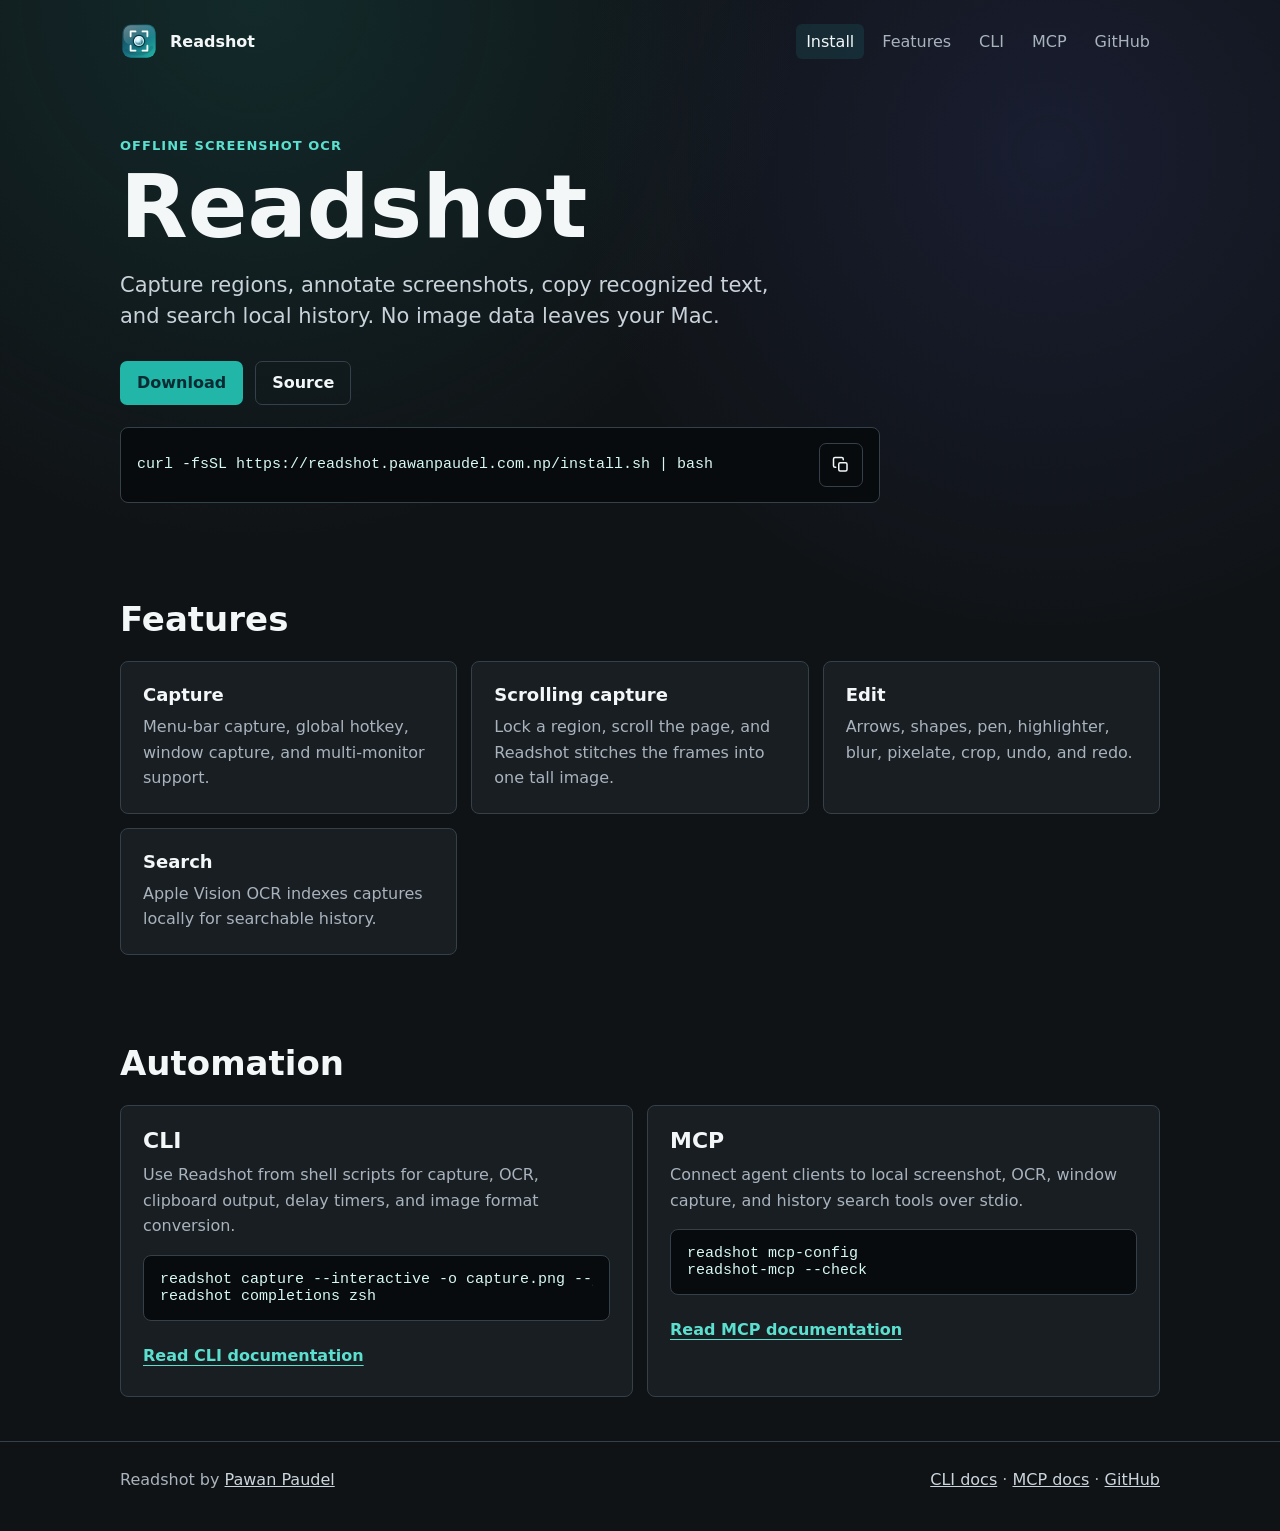
==== site/index.html @ 3f861383 "site+readme: surface scrolling capture as a top-level feature" ====
<!doctype html>
<html lang="en">
  <head>
    <meta charset="utf-8" />
    <meta name="viewport" content="width=device-width, initial-scale=1" />
    <title>Readshot</title>
    <meta
      name="description"
      content="Readshot is a free offline screenshot, scrolling-capture, and OCR app for macOS."
    />
    <meta property="og:title" content="Readshot" />
    <meta
      property="og:description"
      content="Offline screenshot capture with scrolling capture, annotation, OCR, history, CLI, and MCP for macOS."
    />
    <meta property="og:type" content="website" />
    <meta property="og:url" content="https://readshot.pawanpaudel.com.np/" />
    <meta name="theme-color" content="#123b48" />
    <link rel="icon" href="favicon.svg" type="image/svg+xml" />
    <link rel="stylesheet" href="styles.css" />
  </head>
  <body>
    <a class="skip-link" href="#main">Skip to Content</a>
    <header class="shell">
      <nav class="nav" aria-label="Main navigation">
        <a class="brand" href="index.html">
          <span class="brand-mark" aria-hidden="true">
            <img src="favicon.svg" width="38" height="38" alt="" decoding="async" />
          </span>
          <span>Readshot</span>
        </a>
        <div class="nav-links">
          <a href="#install" aria-current="page">Install</a>
          <a href="#features">Features</a>
          <a href="cli.html">CLI</a>
          <a href="mcp.html">MCP</a>
          <a href="https://github.com/pawanpaudel93/readshot">GitHub</a>
        </div>
      </nav>
    </header>

    <main id="main">
      <section class="shell hero" id="install">
        <div class="hero-inner">
          <p class="eyebrow">Offline Screenshot OCR</p>
          <h1>Readshot</h1>
          <p class="hero-copy">
            Capture regions, annotate screenshots, copy recognized text, and search local history.
            No image data leaves your Mac.
          </p>
          <div class="actions">
            <a class="button primary" href="https://github.com/pawanpaudel93/readshot/releases"
              >Download</a
            >
            <a class="button secondary" href="https://github.com/pawanpaudel93/readshot"
              >Source</a
            >
          </div>
          <div class="install">
            <div class="command">
              <code class="desktop-command" translate="no"
                >curl -fsSL https://readshot.pawanpaudel.com.np/install.sh | bash</code
              >
              <code class="mobile-command" translate="no"
                >curl -fsSL<br />https://readshot.pawanpaudel.com.np/<br />install.sh | bash</code
              >
              <button
                class="copy-button"
                type="button"
                title="Copy install command"
                aria-label="Copy install command"
                data-copy-title="Copy install command"
                data-copy-label="Install command copied."
                data-copy="curl -fsSL https://readshot.pawanpaudel.com.np/install.sh | bash"
              >
                <svg class="copy-icon" viewBox="0 0 24 24" aria-hidden="true">
                  <rect
                    x="9"
                    y="9"
                    width="11"
                    height="11"
                    rx="2"
                    fill="none"
                    stroke="currentColor"
                    stroke-width="2"
                  />
                  <path
                    d="M5 15H4a2 2 0 0 1-2-2V4a2 2 0 0 1 2-2h9a2 2 0 0 1 2 2v1"
                    fill="none"
                    stroke="currentColor"
                    stroke-linecap="round"
                    stroke-width="2"
                  />
                </svg>
                <svg class="check-icon" viewBox="0 0 24 24" aria-hidden="true">
                  <path
                    d="M20 6 9 17l-5-5"
                    fill="none"
                    stroke="currentColor"
                    stroke-linecap="round"
                    stroke-linejoin="round"
                    stroke-width="2.4"
                  />
                </svg>
              </button>
            </div>
            <span class="copy-status" aria-live="polite"></span>
          </div>
        </div>
      </section>

      <section class="shell section" id="features">
        <h2>Features</h2>
        <div class="grid">
          <div class="card">
            <strong>Capture</strong>
            <p>Menu-bar capture, global hotkey, window capture, and multi-monitor support.</p>
          </div>
          <div class="card">
            <strong>Scrolling capture</strong>
            <p>Lock a region, scroll the page, and Readshot stitches the frames into one tall image.</p>
          </div>
          <div class="card">
            <strong>Edit</strong>
            <p>Arrows, shapes, pen, highlighter, blur, pixelate, crop, undo, and redo.</p>
          </div>
          <div class="card">
            <strong>Search</strong>
            <p>Apple Vision OCR indexes captures locally for searchable history.</p>
          </div>
        </div>
      </section>

      <section class="shell section" aria-labelledby="automation-title">
        <h2 id="automation-title">Automation</h2>
        <div class="grid two">
          <div class="card">
            <h3>CLI</h3>
            <p>
              Use Readshot from shell scripts for capture, OCR, clipboard output,
              delay timers, and image format conversion.
            </p>
            <div class="terminal">
              <code translate="no">readshot capture --interactive -o capture.png --json<br />readshot completions zsh</code>
            </div>
            <p class="card-action"><a href="cli.html">Read CLI documentation</a></p>
          </div>
          <div class="card">
            <h3>MCP</h3>
            <p>
              Connect agent clients to local screenshot, OCR, window capture, and
              history search tools over stdio.
            </p>
            <div class="terminal">
              <code translate="no">readshot mcp-config<br />readshot-mcp --check</code>
            </div>
            <p class="card-action"><a href="mcp.html">Read MCP documentation</a></p>
          </div>
        </div>
      </section>
    </main>

    <footer>
      <div class="shell">
        <span>Readshot by <a href="https://github.com/pawanpaudel93">Pawan Paudel</a></span>
        <span>
          <a href="cli.html">CLI docs</a>
          ·
          <a href="mcp.html">MCP docs</a>
          ·
          <a href="https://github.com/pawanpaudel93/readshot">GitHub</a>
        </span>
      </div>
    </footer>
    <script src="script.js"></script>
  </body>
</html>
---- site/styles.css ----
:root {
  color-scheme: dark;
  --bg: #101316;
  --panel: #191e23;
  --panel-soft: #151a1f;
  --line: #34404a;
  --text: #f3f7f8;
  --muted: #a9b3bd;
  --teal: #21b6a8;
  /* Brighter teal reserved for text-on-dark uses (eyebrow, inline
     links) where the button-fill teal falls below 4.5:1. */
  --teal-text: #5be0d0;
  --blue: #5c6af2;
  font-family:
    Inter, ui-sans-serif, system-ui, -apple-system, BlinkMacSystemFont,
    "Segoe UI", sans-serif;
}

* {
  box-sizing: border-box;
}

html {
  background: var(--bg);
  scroll-behavior: smooth;
}

body {
  margin: 0;
  background:
    radial-gradient(circle at 20% 0%, rgba(33, 182, 168, 0.14), transparent 34rem),
    radial-gradient(circle at 82% 10%, rgba(92, 106, 242, 0.12), transparent 30rem),
    var(--bg);
  color: var(--text);
  overflow-x: hidden;
  -webkit-tap-highlight-color: rgba(33, 182, 168, 0.24);
}

a {
  color: inherit;
}

a,
.button,
.copy-button {
  touch-action: manipulation;
}

a:focus-visible,
.button:focus-visible,
.copy-button:focus-visible {
  border-radius: 7px;
  outline: 2px solid var(--teal);
  outline-offset: 3px;
}

.skip-link {
  background: var(--teal);
  border-radius: 7px;
  color: #062b32;
  font-weight: 700;
  left: 16px;
  padding: 10px 14px;
  position: absolute;
  text-decoration: none;
  top: 14px;
  transform: translateY(-160%);
  transition: transform 160ms ease;
  z-index: 10;
}

.skip-link:focus-visible {
  transform: translateY(0);
}

.shell {
  margin: 0 auto;
  width: min(1040px, calc(100% - 32px));
}

.nav {
  align-items: center;
  display: flex;
  gap: 20px;
  justify-content: space-between;
  padding: 22px 0;
}

.brand {
  align-items: center;
  display: inline-flex;
  font-weight: 700;
  gap: 12px;
  text-decoration: none;
}

.brand-mark {
  display: grid;
  height: 38px;
  place-items: center;
  width: 38px;
}

.brand-mark img {
  display: block;
  height: 38px;
  width: 38px;
}

.nav-links {
  align-items: center;
  display: flex;
  gap: 8px;
}

.nav-links a {
  border-radius: 6px;
  color: var(--muted);
  padding: 8px 10px;
  text-decoration: none;
}

.nav-links a:hover {
  background: rgba(255, 255, 255, 0.06);
  color: var(--text);
}

.nav-links a[aria-current="page"] {
  background: rgba(33, 182, 168, 0.12);
  color: var(--text);
}

#install,
#features,
.doc-section {
  /* Anchor jumps land below the nav with breathing room. */
  scroll-margin-top: 80px;
}

.hero {
  padding: 56px 0 52px;
}

.hero.compact {
  padding-bottom: 28px;
}

.hero-inner {
  max-width: 760px;
}

.eyebrow {
  color: var(--teal-text);
  font-size: 13px;
  font-weight: 800;
  letter-spacing: 0.08em;
  margin: 0 0 14px;
  text-transform: uppercase;
}

h1 {
  font-size: clamp(52px, 9vw, 88px);
  letter-spacing: 0;
  line-height: 0.92;
  margin: 0 0 22px;
  text-wrap: balance;
}

.hero-copy {
  color: #c9d2da;
  font-size: 21px;
  line-height: 1.5;
  margin: 0 0 28px;
  max-width: 680px;
}

.actions {
  align-items: center;
  display: flex;
  flex-wrap: wrap;
  gap: 12px;
}

.button {
  align-items: center;
  border: 1px solid transparent;
  border-radius: 7px;
  display: inline-flex;
  font-weight: 700;
  min-height: 44px;
  padding: 0 16px;
  text-decoration: none;
  transition:
    filter 180ms ease,
    transform 120ms ease,
    box-shadow 180ms ease;
}

.button.primary {
  background: var(--teal);
  color: #062b32;
}

.button.secondary {
  border-color: var(--line);
  color: var(--text);
}

.button:hover {
  filter: brightness(1.06);
}

.button:active {
  transform: translateY(1px);
}

.button.primary:focus-visible {
  /* The shared focus outline is teal-on-teal against this fill, so
     swap the outline to high-contrast white and add an inner ring
     for double-indicator visibility. */
  outline-color: var(--text);
  box-shadow: inset 0 0 0 2px #062b32;
}

.install {
  margin-top: 22px;
  max-width: 760px;
}

.command,
.terminal {
  background: #080b0d;
  border: 1px solid var(--line);
  border-radius: 8px;
  padding: 15px 16px;
  scrollbar-width: thin;
}

.command {
  align-items: center;
  display: grid;
  gap: 12px;
  grid-template-columns: minmax(0, 1fr) auto;
}

.terminal {
  margin-top: 16px;
  overflow-x: auto;
}

code {
  color: #d7f8f4;
  font-family:
    "SFMono-Regular", "SF Mono", Consolas, "Liberation Mono", monospace;
  font-size: 15px;
  font-variant-numeric: tabular-nums;
}

.command code,
.terminal code {
  display: block;
  overflow-x: auto;
  scrollbar-width: thin;
  white-space: nowrap;
}

.command .mobile-command {
  display: none;
}

.copy-button {
  align-items: center;
  background: transparent;
  border: 1px solid var(--line);
  border-radius: 7px;
  color: var(--text);
  cursor: pointer;
  display: inline-flex;
  height: 44px;
  justify-content: center;
  padding: 0;
  transition:
    background 180ms ease,
    border-color 180ms ease,
    color 180ms ease;
  width: 44px;
}

.copy-button:hover {
  background: rgba(255, 255, 255, 0.06);
}

.copy-button svg {
  height: 18px;
  width: 18px;
}

.copy-button .check-icon {
  display: none;
}

.copy-button.is-copied {
  border-color: rgba(33, 182, 168, 0.75);
  color: var(--teal);
}

.copy-button.is-copied .copy-icon {
  display: none;
}

.copy-button.is-copied .check-icon {
  display: block;
}

.copy-status {
  /* Standard sr-only pattern — keeps the live region announcable
     without leaving a 1×1 element that can break sticky layouts. */
  border: 0;
  clip: rect(0 0 0 0);
  clip-path: inset(50%);
  height: 1px;
  margin: -1px;
  overflow: hidden;
  padding: 0;
  position: absolute;
  white-space: nowrap;
  width: 1px;
}

.section {
  padding: 44px 0;
}

.section h2,
.doc-section h2 {
  font-size: 34px;
  letter-spacing: 0;
  margin: 0 0 22px;
  text-wrap: balance;
}

.grid {
  display: grid;
  gap: 14px;
  grid-template-columns: repeat(3, minmax(0, 1fr));
}

.grid.two {
  grid-template-columns: repeat(2, minmax(0, 1fr));
}

.card {
  background: var(--panel);
  border: 1px solid var(--line);
  border-radius: 8px;
  min-width: 0;
  padding: 22px;
}

.card strong,
.card h3 {
  display: block;
  font-size: 18px;
  margin: 0 0 9px;
}

.card h3 {
  font-size: 22px;
}

.card p,
.doc-section p {
  color: var(--muted);
  line-height: 1.6;
}

.doc-section p {
  /* Cap measure for readability on wide viewports. */
  max-width: 70ch;
}

.card p {
  margin: 0;
}

.card-action {
  margin-top: 16px !important;
}

.card-action a,
.inline-link {
  color: var(--teal-text);
  font-weight: 700;
}

.card-action a {
  border-radius: 6px;
  display: inline-flex;
  padding: 6px 0;
  text-decoration-thickness: 1px;
  text-underline-offset: 4px;
}

.compact-list {
  color: var(--muted);
  line-height: 1.55;
  margin: 14px 0 0;
  padding-left: 18px;
}

.doc-layout {
  display: grid;
  gap: 34px;
  grid-template-columns: minmax(0, 1fr) 230px;
  padding-bottom: 56px;
}

.doc-main {
  min-width: 0;
}

.doc-nav {
  align-self: start;
  background: rgba(25, 30, 35, 0.72);
  border: 1px solid var(--line);
  border-radius: 8px;
  padding: 16px;
  position: sticky;
  top: 18px;
}

.doc-nav strong {
  display: block;
  margin-bottom: 8px;
}

.doc-nav a {
  border-radius: 6px;
  color: var(--muted);
  display: block;
  padding: 7px 8px;
  text-decoration: none;
}

.doc-nav a:hover {
  background: rgba(255, 255, 255, 0.06);
  color: var(--text);
}

.doc-section {
  margin-bottom: 44px;
}

.doc-section h2 {
  margin-bottom: 12px;
}

.doc-section h3 {
  font-size: 22px;
  margin: 24px 0 10px;
}

.doc-section + .doc-section {
  border-top: 1px solid rgba(52, 64, 74, 0.45);
  padding-top: 38px;
}

.code-panel {
  background: #080b0d;
  border: 1px solid var(--line);
  border-radius: 8px;
  margin: 16px 0;
  max-width: 100%;
  overflow: hidden;
}

.code-panel-header {
  align-items: center;
  border-bottom: 1px solid rgba(52, 64, 74, 0.82);
  color: var(--muted);
  display: flex;
  font-size: 13px;
  justify-content: space-between;
  min-height: 42px;
  padding: 0 10px 0 15px;
}

.code-panel pre {
  margin: 0;
  max-width: 100%;
  overflow-x: auto;
  padding: 15px 16px;
  scrollbar-width: thin;
}

.code-panel code {
  white-space: pre;
}

.data-table {
  border-collapse: collapse;
  color: var(--muted);
  margin: 16px 0;
  width: 100%;
}

.data-table th,
.data-table td {
  border: 1px solid var(--line);
  padding: 10px 12px;
  text-align: left;
  vertical-align: top;
}

.data-table tbody tr:nth-child(even) {
  background: rgba(255, 255, 255, 0.04);
}

.data-table th {
  background: var(--panel-soft);
  color: var(--text);
}

.data-table code {
  white-space: nowrap;
}

footer {
  border-top: 1px solid var(--line);
  color: var(--muted);
  padding: 28px 0 42px;
}

footer .shell {
  display: flex;
  flex-wrap: wrap;
  gap: 12px;
  justify-content: space-between;
}

footer a {
  color: #cbd5dd;
}

@media (max-width: 860px) {
  .doc-layout {
    grid-template-columns: 1fr;
  }

  .doc-nav {
    position: static;
  }
}

@media (max-width: 760px) {
  .nav {
    align-items: flex-start;
    flex-direction: column;
  }

  .nav-links {
    flex-wrap: wrap;
    row-gap: 4px;
  }

  .nav-links a {
    /* Bump mobile hit area to WCAG 2.5.5 minimum. */
    min-height: 44px;
    padding: 11px 12px;
    display: inline-flex;
    align-items: center;
  }

  .hero {
    padding: 36px 0 42px;
  }

  .hero.compact {
    padding-bottom: 18px;
  }

  .grid,
  .grid.two {
    grid-template-columns: 1fr;
  }

  footer .shell {
    flex-direction: column;
  }

  .code-panel code,
  .terminal code {
    overflow-wrap: anywhere;
    white-space: pre-wrap;
  }

  .data-table {
    display: block;
    max-width: 100%;
    overflow-x: auto;
    scrollbar-width: thin;
    table-layout: fixed;
    width: 100%;
  }

  .data-table th,
  .data-table td {
    overflow-wrap: anywhere;
  }

  .data-table code {
    overflow-wrap: anywhere;
    white-space: normal;
  }
}

@media (max-width: 480px) {
  .shell {
    width: min(100% - 20px, 1040px);
  }

  /* h1 size handled by the clamp at the top-level rule — no need
     to override at this breakpoint. */

  .section h2,
  .doc-section h2 {
    font-size: 30px;
  }

  .hero-copy {
    font-size: 18px;
  }

  .doc-section {
    margin-bottom: 36px;
  }

  .doc-section + .doc-section {
    padding-top: 30px;
  }

  .command .desktop-command {
    display: none;
  }

  .command .mobile-command {
    display: block;
    grid-column: 1 / -1;
    white-space: normal;
  }

  .command .copy-button {
    grid-column: 1 / -1;
    justify-self: end;
  }

}

@media (prefers-reduced-motion: reduce) {
  html {
    scroll-behavior: auto;
  }

  *,
  *::before,
  *::after {
    animation-duration: 0.001ms !important;
    animation-iteration-count: 1 !important;
    transition-duration: 0.001ms !important;
  }

  .button:active {
    transform: none;
  }
}
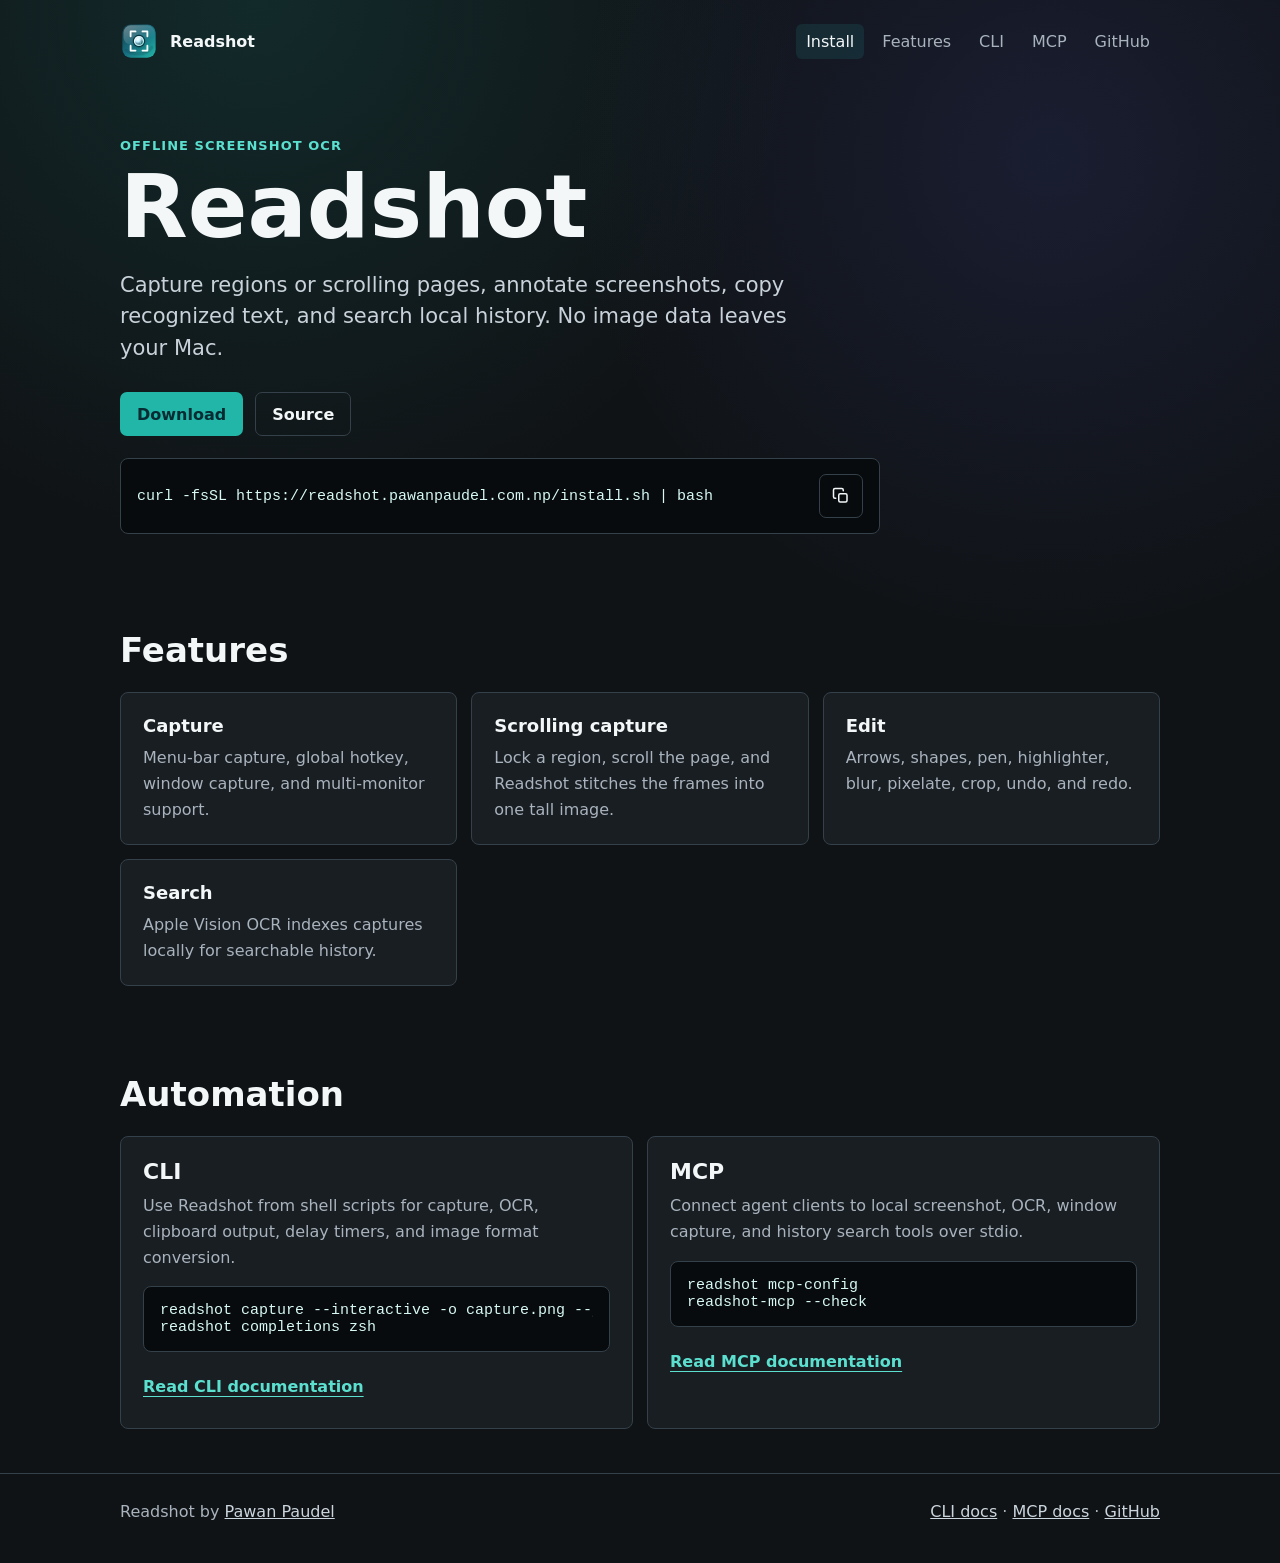
==== commit 9e380810: "docs: refresh 0.7.1 release copy" ====
--- a/site/index.html
+++ b/site/index.html
@@ -45,8 +45,8 @@
           <p class="eyebrow">Offline Screenshot OCR</p>
           <h1>Readshot</h1>
           <p class="hero-copy">
-            Capture regions, annotate screenshots, copy recognized text, and search local history.
-            No image data leaves your Mac.
+            Capture regions or scrolling pages, annotate screenshots, copy recognized text,
+            and search local history. No image data leaves your Mac.
           </p>
           <div class="actions">
             <a class="button primary" href="https://github.com/pawanpaudel93/readshot/releases"
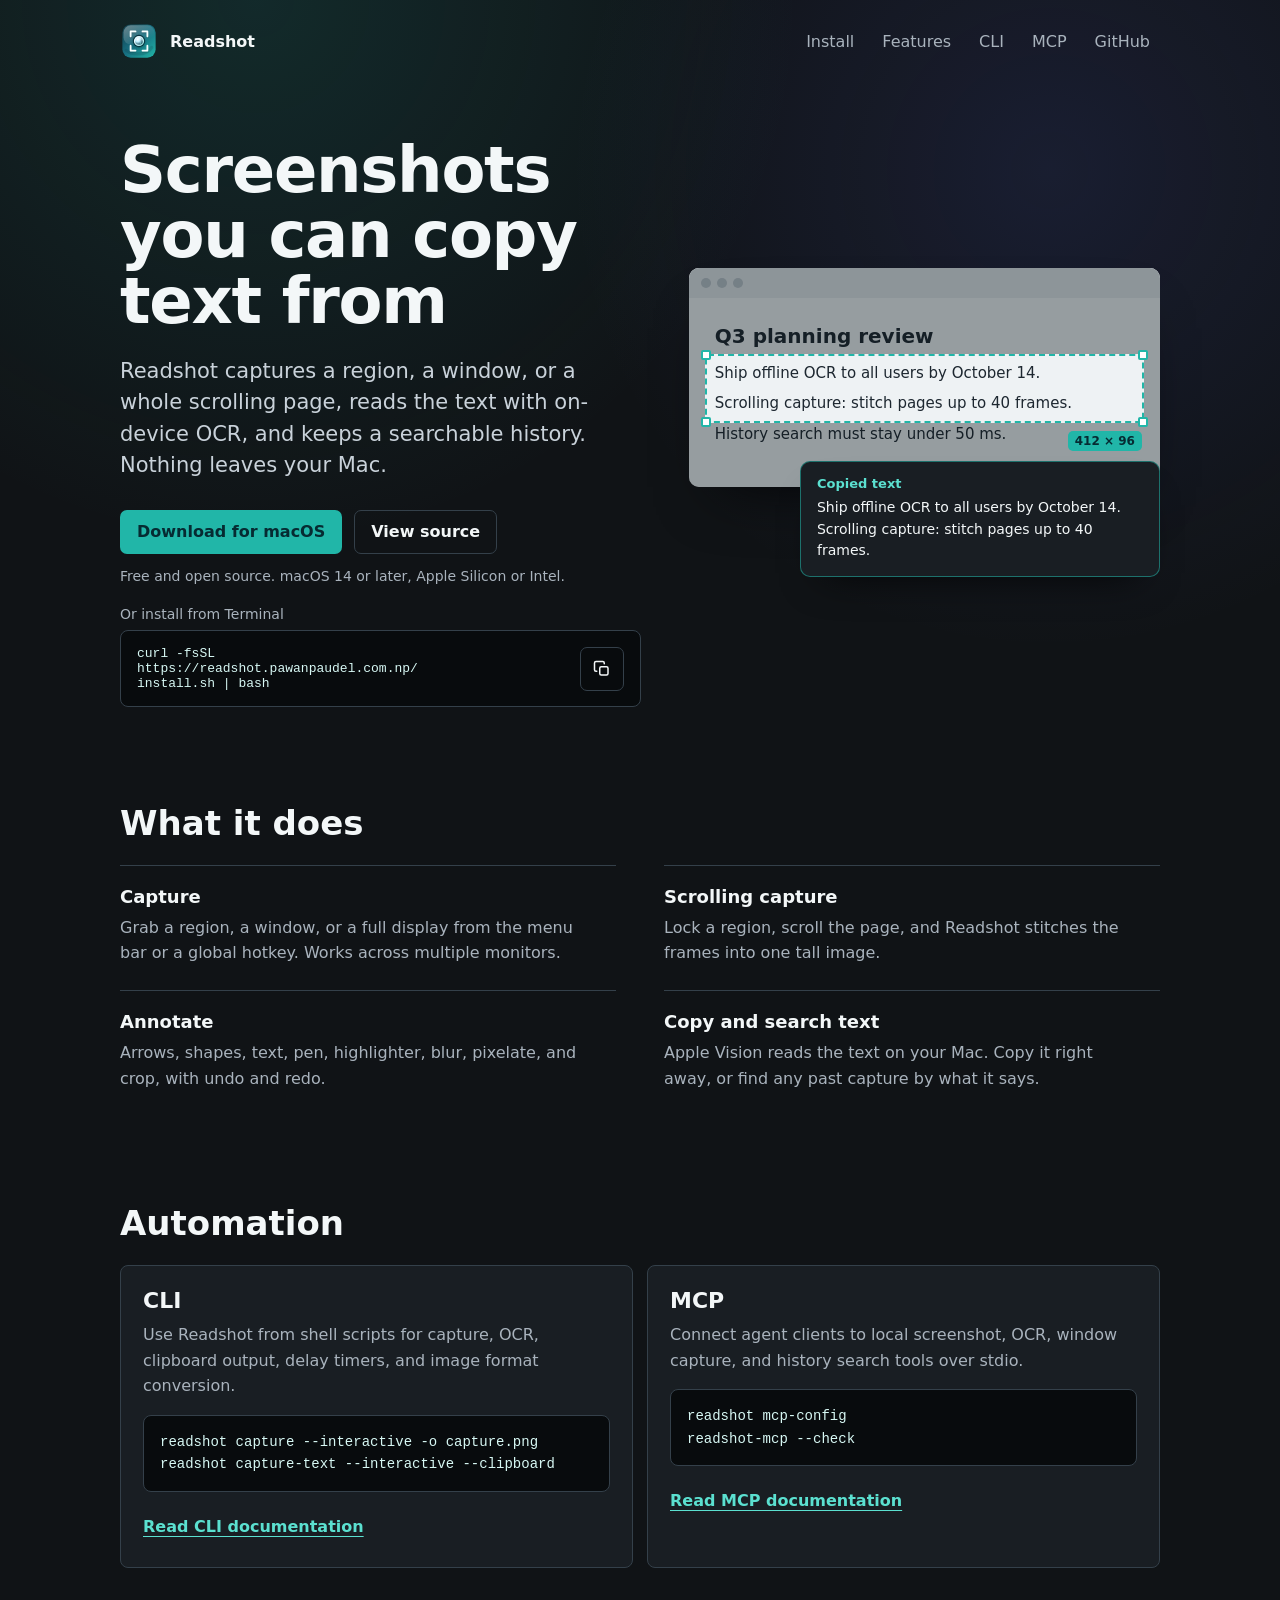
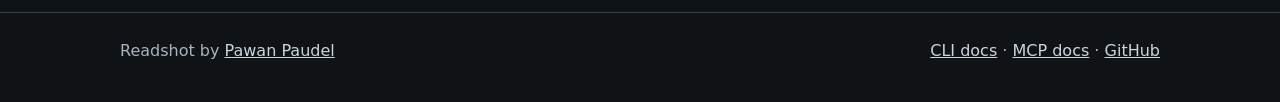
==== commit 4d55856b: "feat(site): redesign home hero and fix docs layout and content Home: lead with what Readshot does (a" ====
--- a/site/index.html
+++ b/site/index.html
@@ -3,7 +3,7 @@
   <head>
     <meta charset="utf-8" />
     <meta name="viewport" content="width=device-width, initial-scale=1" />
-    <title>Readshot</title>
+    <title>Readshot: screenshots and OCR for macOS</title>
     <meta
       name="description"
       content="Readshot is a free offline screenshot, scrolling-capture, and OCR app for macOS."
@@ -20,7 +20,7 @@
     <link rel="stylesheet" href="styles.css" />
   </head>
   <body>
-    <a class="skip-link" href="#main">Skip to Content</a>
+    <a class="skip-link" href="#main">Skip to content</a>
     <header class="shell">
       <nav class="nav" aria-label="Main navigation">
         <a class="brand" href="index.html">
@@ -30,7 +30,7 @@
           <span>Readshot</span>
         </a>
         <div class="nav-links">
-          <a href="#install" aria-current="page">Install</a>
+          <a href="#install">Install</a>
           <a href="#features">Features</a>
           <a href="cli.html">CLI</a>
           <a href="mcp.html">MCP</a>
@@ -40,24 +40,25 @@
     </header>
 
     <main id="main">
-      <section class="shell hero" id="install">
+      <section class="shell hero hero-split" id="install">
         <div class="hero-inner">
-          <p class="eyebrow">Offline Screenshot OCR</p>
-          <h1>Readshot</h1>
+          <h1>Screenshots you can copy text from</h1>
           <p class="hero-copy">
-            Capture regions or scrolling pages, annotate screenshots, copy recognized text,
-            and search local history. No image data leaves your Mac.
+            Readshot captures a region, a window, or a whole scrolling page, reads the
+            text with on-device OCR, and keeps a searchable history. Nothing leaves your Mac.
           </p>
           <div class="actions">
-            <a class="button primary" href="https://github.com/pawanpaudel93/readshot/releases"
-              >Download</a
+            <a class="button primary" href="https://github.com/pawanpaudel93/readshot/releases/latest"
+              >Download for macOS</a
             >
             <a class="button secondary" href="https://github.com/pawanpaudel93/readshot"
-              >Source</a
+              >View source</a
             >
           </div>
+          <p class="requirements">Free and open source. macOS 14 or later, Apple Silicon or Intel.</p>
           <div class="install">
-            <div class="command">
+            <p class="install-label" id="install-label">Or install from Terminal</p>
+            <div class="command" role="group" aria-labelledby="install-label">
               <code class="desktop-command" translate="no"
                 >curl -fsSL https://readshot.pawanpaudel.com.np/install.sh | bash</code
               >
@@ -74,61 +75,65 @@
                 data-copy="curl -fsSL https://readshot.pawanpaudel.com.np/install.sh | bash"
               >
                 <svg class="copy-icon" viewBox="0 0 24 24" aria-hidden="true">
-                  <rect
-                    x="9"
-                    y="9"
-                    width="11"
-                    height="11"
-                    rx="2"
-                    fill="none"
-                    stroke="currentColor"
-                    stroke-width="2"
-                  />
-                  <path
-                    d="M5 15H4a2 2 0 0 1-2-2V4a2 2 0 0 1 2-2h9a2 2 0 0 1 2 2v1"
-                    fill="none"
-                    stroke="currentColor"
-                    stroke-linecap="round"
-                    stroke-width="2"
-                  />
+                  <rect x="9" y="9" width="11" height="11" rx="2" fill="none" stroke="currentColor" stroke-width="2" />
+                  <path d="M5 15H4a2 2 0 0 1-2-2V4a2 2 0 0 1 2-2h9a2 2 0 0 1 2 2v1" fill="none" stroke="currentColor" stroke-linecap="round" stroke-width="2" />
                 </svg>
                 <svg class="check-icon" viewBox="0 0 24 24" aria-hidden="true">
-                  <path
-                    d="M20 6 9 17l-5-5"
-                    fill="none"
-                    stroke="currentColor"
-                    stroke-linecap="round"
-                    stroke-linejoin="round"
-                    stroke-width="2.4"
-                  />
+                  <path d="M20 6 9 17l-5-5" fill="none" stroke="currentColor" stroke-linecap="round" stroke-linejoin="round" stroke-width="2.4" />
                 </svg>
               </button>
             </div>
             <span class="copy-status" aria-live="polite"></span>
           </div>
         </div>
+
+        <figure class="demo">
+          <div class="demo-screen" aria-hidden="true">
+            <div class="demo-bar"><span></span><span></span><span></span></div>
+            <div class="demo-slide">
+              <p class="demo-slide-title">Q3 planning review</p>
+              <div class="demo-selected">
+                <p class="demo-line">Ship offline OCR to all users by October 14.</p>
+                <p class="demo-line">Scrolling capture: stitch pages up to 40 frames.</p>
+                <div class="demo-marquee">
+                  <span class="demo-handle tl"></span><span class="demo-handle tr"></span>
+                  <span class="demo-handle bl"></span><span class="demo-handle br"></span>
+                  <span class="demo-size">412 × 96</span>
+                </div>
+              </div>
+              <p class="demo-line">History search must stay under 50 ms.</p>
+            </div>
+          </div>
+          <div class="demo-result">
+            <p class="demo-result-label">Copied text</p>
+            <p class="demo-result-text" translate="no">Ship offline OCR to all users by October 14.<br />Scrolling capture: stitch pages up to 40 frames.</p>
+          </div>
+          <figcaption class="sr-only">
+            Illustration: a region of a slide is selected and its text is recognized and copied.
+          </figcaption>
+        </figure>
       </section>
 
-      <section class="shell section" id="features">
-        <h2>Features</h2>
-        <div class="grid">
-          <div class="card">
-            <strong>Capture</strong>
-            <p>Menu-bar capture, global hotkey, window capture, and multi-monitor support.</p>
+      <section class="shell section" id="features" aria-labelledby="features-title">
+        <h2 id="features-title">What it does</h2>
+        <dl class="feature-list">
+          <div>
+            <dt>Capture</dt>
+            <dd>Grab a region, a window, or a full display from the menu bar or a global hotkey. Works across multiple monitors.</dd>
           </div>
-          <div class="card">
-            <strong>Scrolling capture</strong>
-            <p>Lock a region, scroll the page, and Readshot stitches the frames into one tall image.</p>
+          <div>
+            <dt>Scrolling capture</dt>
+            <dd>Lock a region, scroll the page, and Readshot stitches the frames into one tall image.</dd>
           </div>
-          <div class="card">
-            <strong>Edit</strong>
-            <p>Arrows, shapes, pen, highlighter, blur, pixelate, crop, undo, and redo.</p>
+          <div>
+            <dt>Annotate</dt>
+            <dd>Arrows, shapes, text, pen, highlighter, blur, pixelate, and crop, with undo and redo.</dd>
           </div>
-          <div class="card">
-            <strong>Search</strong>
-            <p>Apple Vision OCR indexes captures locally for searchable history.</p>
+          <div>
+            <dt>Copy and search text</dt>
+            <dd>Apple Vision reads the text on your Mac. Copy it right away, or find any past capture by what it says.</dd>
           </div>
-        </div>
+        </dl>
       </section>
 
       <section class="shell section" aria-labelledby="automation-title">
@@ -140,9 +145,8 @@
               Use Readshot from shell scripts for capture, OCR, clipboard output,
               delay timers, and image format conversion.
             </p>
-            <div class="terminal">
-              <code translate="no">readshot capture --interactive -o capture.png --json<br />readshot completions zsh</code>
-            </div>
+            <pre class="terminal"><code translate="no">readshot capture --interactive -o capture.png
+readshot capture-text --interactive --clipboard</code></pre>
             <p class="card-action"><a href="cli.html">Read CLI documentation</a></p>
           </div>
           <div class="card">
@@ -151,9 +155,8 @@
               Connect agent clients to local screenshot, OCR, window capture, and
               history search tools over stdio.
             </p>
-            <div class="terminal">
-              <code translate="no">readshot mcp-config<br />readshot-mcp --check</code>
-            </div>
+            <pre class="terminal"><code translate="no">readshot mcp-config
+readshot-mcp --check</code></pre>
             <p class="card-action"><a href="mcp.html">Read MCP documentation</a></p>
           </div>
         </div>
--- a/site/styles.css
+++ b/site/styles.css
@@ -160,10 +160,16 @@
 
 h1 {
   font-size: clamp(52px, 9vw, 88px);
-  letter-spacing: 0;
-  line-height: 0.92;
+  letter-spacing: -0.01em;
+  line-height: 0.95;
   margin: 0 0 22px;
   text-wrap: balance;
+}
+
+.hero-split h1 {
+  font-size: clamp(40px, 5.4vw, 64px);
+  letter-spacing: -0.02em;
+  line-height: 1.02;
 }
 
 .hero-copy {
@@ -223,9 +229,11 @@
 }
 
 .install {
+  container-type: inline-size;
   margin-top: 22px;
   max-width: 760px;
 }
+
 
 .command,
 .terminal {
@@ -244,8 +252,15 @@
 }
 
 .terminal {
-  margin-top: 16px;
+  margin: 16px 0 0;
   overflow-x: auto;
+}
+
+pre.terminal code {
+  display: block;
+  font-size: 14px;
+  line-height: 1.6;
+  white-space: pre;
 }
 
 code {
@@ -416,11 +431,15 @@
 }
 
 .doc-main {
+  grid-column: 1;
+  grid-row: 1;
   min-width: 0;
 }
 
 .doc-nav {
   align-self: start;
+  grid-column: 2;
+  grid-row: 1;
   background: rgba(25, 30, 35, 0.72);
   border: 1px solid var(--line);
   border-radius: 8px;
@@ -542,13 +561,254 @@
   color: #cbd5dd;
 }
 
+
+/* ---- Home hero: copy on the left, the capture demo on the right ---- */
+
+.hero-split {
+  align-items: center;
+  display: grid;
+  gap: 48px;
+  grid-template-columns: minmax(0, 1.05fr) minmax(0, 0.95fr);
+}
+
+.requirements {
+  color: var(--muted);
+  font-size: 14px;
+  margin: 14px 0 0;
+}
+
+.install-label {
+  color: var(--muted);
+  font-size: 14px;
+  margin: 0 0 8px;
+}
+
+.sr-only {
+  border: 0;
+  clip: rect(0 0 0 0);
+  clip-path: inset(50%);
+  height: 1px;
+  margin: -1px;
+  overflow: hidden;
+  padding: 0;
+  position: absolute;
+  white-space: nowrap;
+  width: 1px;
+}
+
+.demo {
+  margin: 0;
+  position: relative;
+}
+
+.demo-screen {
+  background: #eef2f4;
+  border-radius: 10px;
+  box-shadow: 0 30px 60px -30px rgba(0, 0, 0, 0.8);
+  color: #1d2730;
+  overflow: hidden;
+}
+
+.demo-bar {
+  background: #dfe5e9;
+  display: flex;
+  gap: 6px;
+  padding: 10px 12px;
+}
+
+.demo-bar span {
+  background: #b9c3ca;
+  border-radius: 50%;
+  height: 10px;
+  width: 10px;
+}
+
+.demo-slide {
+  padding: 26px 26px 34px;
+  position: relative;
+}
+
+.demo-slide-title {
+  font-size: 20px;
+  font-weight: 800;
+  margin: 0 0 14px;
+}
+
+.demo-line {
+  font-size: 15px;
+  line-height: 1.5;
+  margin: 0 0 8px;
+}
+
+/* The selection mirrors Readshot's overlay: dashed teal outline,
+   corner handles, and a size readout. It frames lines 1–2. */
+.demo-selected {
+  margin: 0 0 8px;
+  position: relative;
+}
+
+.demo-selected .demo-line:last-of-type {
+  margin-bottom: 0;
+}
+
+/* Sized from the lines it frames, so it stays aligned at any width. */
+.demo-marquee {
+  border: 2px dashed var(--teal);
+  border-radius: 3px;
+  box-shadow: 0 0 0 2000px rgba(8, 20, 26, 0.38);
+  inset: -8px -10px;
+  pointer-events: none;
+  position: absolute;
+  transform-origin: top left;
+}
+
+.demo-handle {
+  background: #fff;
+  border: 2px solid var(--teal);
+  border-radius: 2px;
+  height: 10px;
+  position: absolute;
+  width: 10px;
+}
+
+.demo-handle.tl { left: -6px; top: -6px; }
+.demo-handle.tr { right: -6px; top: -6px; }
+.demo-handle.bl { bottom: -6px; left: -6px; }
+.demo-handle.br { bottom: -6px; right: -6px; }
+
+.demo-size {
+  background: var(--teal);
+  border-radius: 5px;
+  bottom: -30px;
+  color: #062b32;
+  font-size: 12px;
+  font-variant-numeric: tabular-nums;
+  font-weight: 700;
+  padding: 3px 7px;
+  position: absolute;
+  right: 0;
+}
+
+.demo-result {
+  background: var(--panel);
+  border: 1px solid rgba(33, 182, 168, 0.55);
+  border-radius: 10px;
+  box-shadow: 0 20px 40px -24px rgba(0, 0, 0, 0.9);
+  margin: -26px 0 0 auto;
+  padding: 14px 16px;
+  position: relative;
+  width: min(360px, 88%);
+}
+
+.demo-result-label {
+  color: var(--teal-text);
+  font-size: 13px;
+  font-weight: 700;
+  margin: 0 0 6px;
+}
+
+.demo-result-text {
+  color: var(--text);
+  font-size: 14px;
+  line-height: 1.55;
+  margin: 0;
+  user-select: text;
+}
+
+/* One orchestrated moment on load: the selection is drawn, then the
+   recognized text arrives. Disabled for reduced motion below. */
+@media (prefers-reduced-motion: no-preference) {
+  .demo-marquee {
+    animation: demo-draw 700ms cubic-bezier(0.2, 0.7, 0.2, 1) 300ms both;
+  }
+
+  .demo-size {
+    animation: demo-fade 240ms ease 1000ms both;
+  }
+
+  .demo-result {
+    animation: demo-arrive 420ms cubic-bezier(0.2, 0.7, 0.2, 1) 1250ms both;
+  }
+}
+
+@keyframes demo-draw {
+  from { opacity: 0.4; transform: scale(0.08, 0.3); }
+  to { opacity: 1; transform: none; }
+}
+
+@keyframes demo-fade {
+  from { opacity: 0; }
+  to { opacity: 1; }
+}
+
+@keyframes demo-arrive {
+  from { opacity: 0; transform: translateY(10px); }
+  to { opacity: 1; transform: none; }
+}
+
+/* ---- Feature list: a 2×2 definition list, not a card grid ---- */
+
+.feature-list {
+  display: grid;
+  gap: 0 48px;
+  grid-template-columns: repeat(2, minmax(0, 1fr));
+  margin: 0;
+}
+
+.feature-list > div {
+  border-top: 1px solid var(--line);
+  padding: 20px 0 24px;
+}
+
+.feature-list dt {
+  font-size: 18px;
+  font-weight: 700;
+  margin-bottom: 8px;
+}
+
+.feature-list dd {
+  color: var(--muted);
+  line-height: 1.6;
+  margin: 0;
+  max-width: 46ch;
+}
+
 @media (max-width: 860px) {
   .doc-layout {
     grid-template-columns: 1fr;
   }
 
+  .doc-nav,
+  .doc-main {
+    grid-column: 1;
+    grid-row: auto;
+  }
+
+  /* On narrow screens the page index sits above the content as a
+     wrapping row of links rather than a tall list at the bottom. */
   .doc-nav {
     position: static;
+  }
+
+  .doc-nav nav,
+  .doc-nav .doc-nav-links {
+    display: flex;
+    flex-wrap: wrap;
+    gap: 4px;
+  }
+
+  .doc-nav a {
+    background: rgba(255, 255, 255, 0.04);
+    display: inline-flex;
+  }
+
+  .hero-split {
+    gap: 36px;
+    grid-template-columns: 1fr;
+  }
+
+  .demo {
+    max-width: 520px;
   }
 }
 
@@ -588,35 +848,72 @@
     flex-direction: column;
   }
 
-  .code-panel code,
-  .terminal code {
-    overflow-wrap: anywhere;
-    white-space: pre-wrap;
+  /* Every doc table is name → description. On phones each row stacks
+     (name above description) instead of squeezing two columns. */
+  .data-table,
+  .data-table tbody,
+  .data-table tr,
+  .data-table td {
+    display: block;
+    width: 100%;
   }
 
   .data-table {
-    display: block;
-    max-width: 100%;
-    overflow-x: auto;
-    scrollbar-width: thin;
-    table-layout: fixed;
-    width: 100%;
-  }
-
-  .data-table th,
+    border: 1px solid var(--line);
+    border-radius: 8px;
+    overflow: hidden;
+  }
+
+  .data-table thead {
+    border: 0;
+    clip: rect(0 0 0 0);
+    clip-path: inset(50%);
+    height: 1px;
+    overflow: hidden;
+    position: absolute;
+    width: 1px;
+  }
+
+  .data-table tr + tr {
+    border-top: 1px solid var(--line);
+  }
+
   .data-table td {
-    overflow-wrap: anywhere;
+    border: 0;
+    padding: 4px 14px;
+  }
+
+  .data-table td:first-child {
+    color: var(--text);
+    font-weight: 600;
+    padding-top: 12px;
+  }
+
+  .data-table td:last-child {
+    padding-bottom: 12px;
   }
 
   .data-table code {
     overflow-wrap: anywhere;
     white-space: normal;
   }
+
+  .feature-list {
+    grid-template-columns: 1fr;
+  }
 }
 
 @media (max-width: 480px) {
   .shell {
-    width: min(100% - 20px, 1040px);
+    width: min(100% - 32px, 1040px);
+  }
+
+  .demo-slide {
+    padding: 20px 18px 30px;
+  }
+
+  .demo-line {
+    font-size: 14px;
   }
 
   /* h1 size handled by the clamp at the top-level rule — no need
@@ -673,3 +970,17 @@
     transform: none;
   }
 }
+
+/* The one-line command needs ~600px; in a narrower box show the
+   pre-broken three-line version instead of clipping it. */
+@container (max-width: 600px) {
+  .command .desktop-command {
+    display: none;
+  }
+
+  .command .mobile-command {
+    display: block;
+    font-size: clamp(11.5px, 3.4vw, 13px);
+    white-space: normal;
+  }
+}
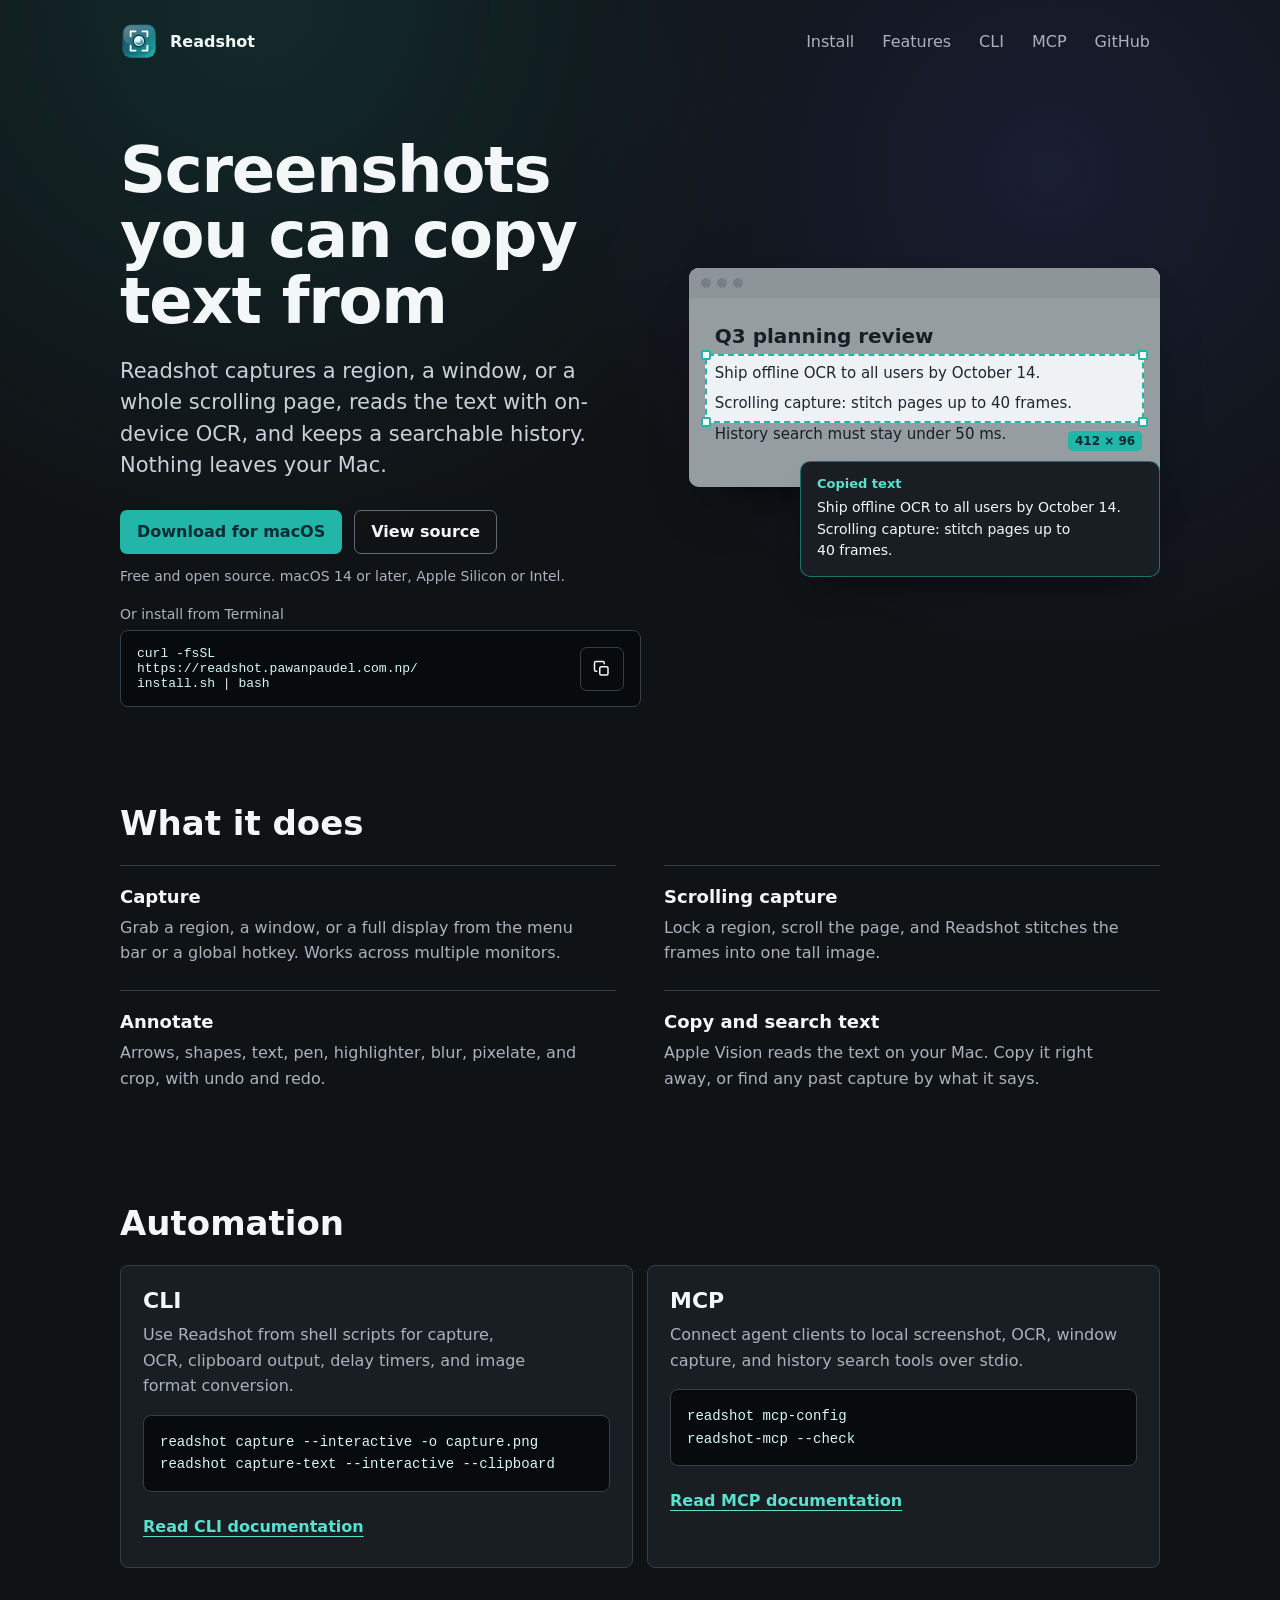
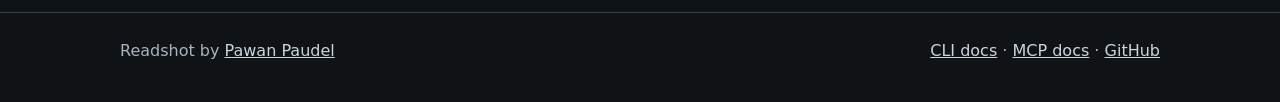
==== commit d142cdd8: "fix(site): interface-audit fixes for typography, contrast, hover, and copy animation - Drop the unlo" ====
--- a/site/index.html
+++ b/site/index.html
@@ -55,7 +55,7 @@
               >View source</a
             >
           </div>
-          <p class="requirements">Free and open source. macOS 14 or later, Apple Silicon or Intel.</p>
+          <p class="requirements">Free and open source. macOS&nbsp;14 or later, Apple Silicon or Intel.</p>
           <div class="install">
             <p class="install-label" id="install-label">Or install from Terminal</p>
             <div class="command" role="group" aria-labelledby="install-label">
@@ -93,20 +93,20 @@
             <div class="demo-slide">
               <p class="demo-slide-title">Q3 planning review</p>
               <div class="demo-selected">
-                <p class="demo-line">Ship offline OCR to all users by October 14.</p>
-                <p class="demo-line">Scrolling capture: stitch pages up to 40 frames.</p>
+                <p class="demo-line">Ship offline OCR to all users by October&nbsp;14.</p>
+                <p class="demo-line">Scrolling capture: stitch pages up to 40&nbsp;frames.</p>
                 <div class="demo-marquee">
                   <span class="demo-handle tl"></span><span class="demo-handle tr"></span>
                   <span class="demo-handle bl"></span><span class="demo-handle br"></span>
                   <span class="demo-size">412 × 96</span>
                 </div>
               </div>
-              <p class="demo-line">History search must stay under 50 ms.</p>
+              <p class="demo-line">History search must stay under 50&nbsp;ms.</p>
             </div>
           </div>
           <div class="demo-result">
             <p class="demo-result-label">Copied text</p>
-            <p class="demo-result-text" translate="no">Ship offline OCR to all users by October 14.<br />Scrolling capture: stitch pages up to 40 frames.</p>
+            <p class="demo-result-text" translate="no">Ship offline OCR to all users by October&nbsp;14.<br />Scrolling capture: stitch pages up to 40&nbsp;frames.</p>
           </div>
           <figcaption class="sr-only">
             Illustration: a region of a slide is selected and its text is recognized and copied.
--- a/site/styles.css
+++ b/site/styles.css
@@ -11,8 +11,12 @@
      links) where the button-fill teal falls below 4.5:1. */
   --teal-text: #5be0d0;
   --blue: #5c6af2;
+  /* Stronger line for standalone UI-control boundaries that need the
+     3:1 minimum; --line (1.76:1) is fine for cards/tables but not for
+     an interactive control's only edge. #5b6b78 is 3.39:1 on --bg. */
+  --control-border: #5b6b78;
   font-family:
-    Inter, ui-sans-serif, system-ui, -apple-system, BlinkMacSystemFont,
+    ui-sans-serif, system-ui, -apple-system, BlinkMacSystemFont,
     "Segoe UI", sans-serif;
 }
 
@@ -120,9 +124,11 @@
   text-decoration: none;
 }
 
-.nav-links a:hover {
-  background: rgba(255, 255, 255, 0.06);
-  color: var(--text);
+@media (hover: hover) {
+  .nav-links a:hover {
+    background: rgba(255, 255, 255, 0.06);
+    color: var(--text);
+  }
 }
 
 .nav-links a[aria-current="page"] {
@@ -151,7 +157,7 @@
 
 .eyebrow {
   color: var(--teal-text);
-  font-size: 13px;
+  font-size: 0.8125rem;
   font-weight: 800;
   letter-spacing: 0.08em;
   margin: 0 0 14px;
@@ -159,7 +165,7 @@
 }
 
 h1 {
-  font-size: clamp(52px, 9vw, 88px);
+  font-size: clamp(3.25rem, 9vw, 5.5rem);
   letter-spacing: -0.01em;
   line-height: 0.95;
   margin: 0 0 22px;
@@ -167,17 +173,18 @@
 }
 
 .hero-split h1 {
-  font-size: clamp(40px, 5.4vw, 64px);
+  font-size: clamp(2.5rem, 5.4vw, 4rem);
   letter-spacing: -0.02em;
   line-height: 1.02;
 }
 
 .hero-copy {
   color: #c9d2da;
-  font-size: 21px;
+  font-size: 1.3125rem;
   line-height: 1.5;
   margin: 0 0 28px;
   max-width: 680px;
+  text-wrap: pretty;
 }
 
 .actions {
@@ -208,12 +215,14 @@
 }
 
 .button.secondary {
-  border-color: var(--line);
+  border-color: var(--control-border);
   color: var(--text);
 }
 
-.button:hover {
-  filter: brightness(1.06);
+@media (hover: hover) {
+  .button:hover {
+    filter: brightness(1.06);
+  }
 }
 
 .button:active {
@@ -258,7 +267,7 @@
 
 pre.terminal code {
   display: block;
-  font-size: 14px;
+  font-size: 0.875rem;
   line-height: 1.6;
   white-space: pre;
 }
@@ -267,7 +276,7 @@
   color: #d7f8f4;
   font-family:
     "SFMono-Regular", "SF Mono", Consolas, "Liberation Mono", monospace;
-  font-size: 15px;
+  font-size: 0.9375rem;
   font-variant-numeric: tabular-nums;
 }
 
@@ -284,16 +293,17 @@
 }
 
 .copy-button {
-  align-items: center;
   background: transparent;
   border: 1px solid var(--line);
   border-radius: 7px;
   color: var(--text);
   cursor: pointer;
-  display: inline-flex;
+  /* Grid so the copy and check icons stack in one cell and cross-fade. */
+  display: inline-grid;
   height: 44px;
-  justify-content: center;
   padding: 0;
+  place-content: center;
+  place-items: center;
   transition:
     background 180ms ease,
     border-color 180ms ease,
@@ -301,17 +311,32 @@
   width: 44px;
 }
 
-.copy-button:hover {
-  background: rgba(255, 255, 255, 0.06);
+@media (hover: hover) {
+  .copy-button:hover {
+    background: rgba(255, 255, 255, 0.06);
+  }
 }
 
 .copy-button svg {
+  /* Both icons share the single grid cell so they overlap and swap by
+     opacity/scale/blur rather than display, enabling a cross-fade. */
+  grid-area: 1 / 1;
   height: 18px;
   width: 18px;
 }
 
+.copy-button .copy-icon,
 .copy-button .check-icon {
-  display: none;
+  transition:
+    opacity 300ms cubic-bezier(0.2, 0, 0, 1),
+    transform 300ms cubic-bezier(0.2, 0, 0, 1),
+    filter 300ms cubic-bezier(0.2, 0, 0, 1);
+}
+
+.copy-button .check-icon {
+  filter: blur(4px);
+  opacity: 0;
+  transform: scale(0.25);
 }
 
 .copy-button.is-copied {
@@ -320,11 +345,15 @@
 }
 
 .copy-button.is-copied .copy-icon {
-  display: none;
+  filter: blur(4px);
+  opacity: 0;
+  transform: scale(0.25);
 }
 
 .copy-button.is-copied .check-icon {
-  display: block;
+  filter: blur(0);
+  opacity: 1;
+  transform: scale(1);
 }
 
 .copy-status {
@@ -348,7 +377,7 @@
 
 .section h2,
 .doc-section h2 {
-  font-size: 34px;
+  font-size: 2.125rem;
   letter-spacing: 0;
   margin: 0 0 22px;
   text-wrap: balance;
@@ -375,18 +404,19 @@
 .card strong,
 .card h3 {
   display: block;
-  font-size: 18px;
+  font-size: 1.125rem;
   margin: 0 0 9px;
 }
 
 .card h3 {
-  font-size: 22px;
+  font-size: 1.375rem;
 }
 
 .card p,
 .doc-section p {
   color: var(--muted);
   line-height: 1.6;
+  text-wrap: pretty;
 }
 
 .doc-section p {
@@ -461,9 +491,11 @@
   text-decoration: none;
 }
 
-.doc-nav a:hover {
-  background: rgba(255, 255, 255, 0.06);
-  color: var(--text);
+@media (hover: hover) {
+  .doc-nav a:hover {
+    background: rgba(255, 255, 255, 0.06);
+    color: var(--text);
+  }
 }
 
 .doc-section {
@@ -475,7 +507,7 @@
 }
 
 .doc-section h3 {
-  font-size: 22px;
+  font-size: 1.375rem;
   margin: 24px 0 10px;
 }
 
@@ -498,7 +530,7 @@
   border-bottom: 1px solid rgba(52, 64, 74, 0.82);
   color: var(--muted);
   display: flex;
-  font-size: 13px;
+  font-size: 0.8125rem;
   justify-content: space-between;
   min-height: 42px;
   padding: 0 10px 0 15px;
@@ -573,13 +605,13 @@
 
 .requirements {
   color: var(--muted);
-  font-size: 14px;
+  font-size: 0.875rem;
   margin: 14px 0 0;
 }
 
 .install-label {
   color: var(--muted);
-  font-size: 14px;
+  font-size: 0.875rem;
   margin: 0 0 8px;
 }
 
@@ -629,13 +661,13 @@
 }
 
 .demo-slide-title {
-  font-size: 20px;
+  font-size: 1.25rem;
   font-weight: 800;
   margin: 0 0 14px;
 }
 
 .demo-line {
-  font-size: 15px;
+  font-size: 0.9375rem;
   line-height: 1.5;
   margin: 0 0 8px;
 }
@@ -681,7 +713,7 @@
   border-radius: 5px;
   bottom: -30px;
   color: #062b32;
-  font-size: 12px;
+  font-size: 0.75rem;
   font-variant-numeric: tabular-nums;
   font-weight: 700;
   padding: 3px 7px;
@@ -702,14 +734,14 @@
 
 .demo-result-label {
   color: var(--teal-text);
-  font-size: 13px;
+  font-size: 0.8125rem;
   font-weight: 700;
   margin: 0 0 6px;
 }
 
 .demo-result-text {
   color: var(--text);
-  font-size: 14px;
+  font-size: 0.875rem;
   line-height: 1.55;
   margin: 0;
   user-select: text;
@@ -761,7 +793,7 @@
 }
 
 .feature-list dt {
-  font-size: 18px;
+  font-size: 1.125rem;
   font-weight: 700;
   margin-bottom: 8px;
 }
@@ -771,6 +803,13 @@
   line-height: 1.6;
   margin: 0;
   max-width: 46ch;
+}
+
+@media (max-width: 900px) {
+  /* Two automation cards are too narrow for their commands below this. */
+  .grid.two {
+    grid-template-columns: 1fr;
+  }
 }
 
 @media (max-width: 860px) {
@@ -913,7 +952,7 @@
   }
 
   .demo-line {
-    font-size: 14px;
+    font-size: 0.875rem;
   }
 
   /* h1 size handled by the clamp at the top-level rule — no need
@@ -921,11 +960,11 @@
 
   .section h2,
   .doc-section h2 {
-    font-size: 30px;
+    font-size: 1.875rem;
   }
 
   .hero-copy {
-    font-size: 18px;
+    font-size: 1.125rem;
   }
 
   .doc-section {
@@ -980,7 +1019,7 @@
 
   .command .mobile-command {
     display: block;
-    font-size: clamp(11.5px, 3.4vw, 13px);
+    font-size: clamp(0.75rem, 3.4vw, 0.8125rem);
     white-space: normal;
   }
 }
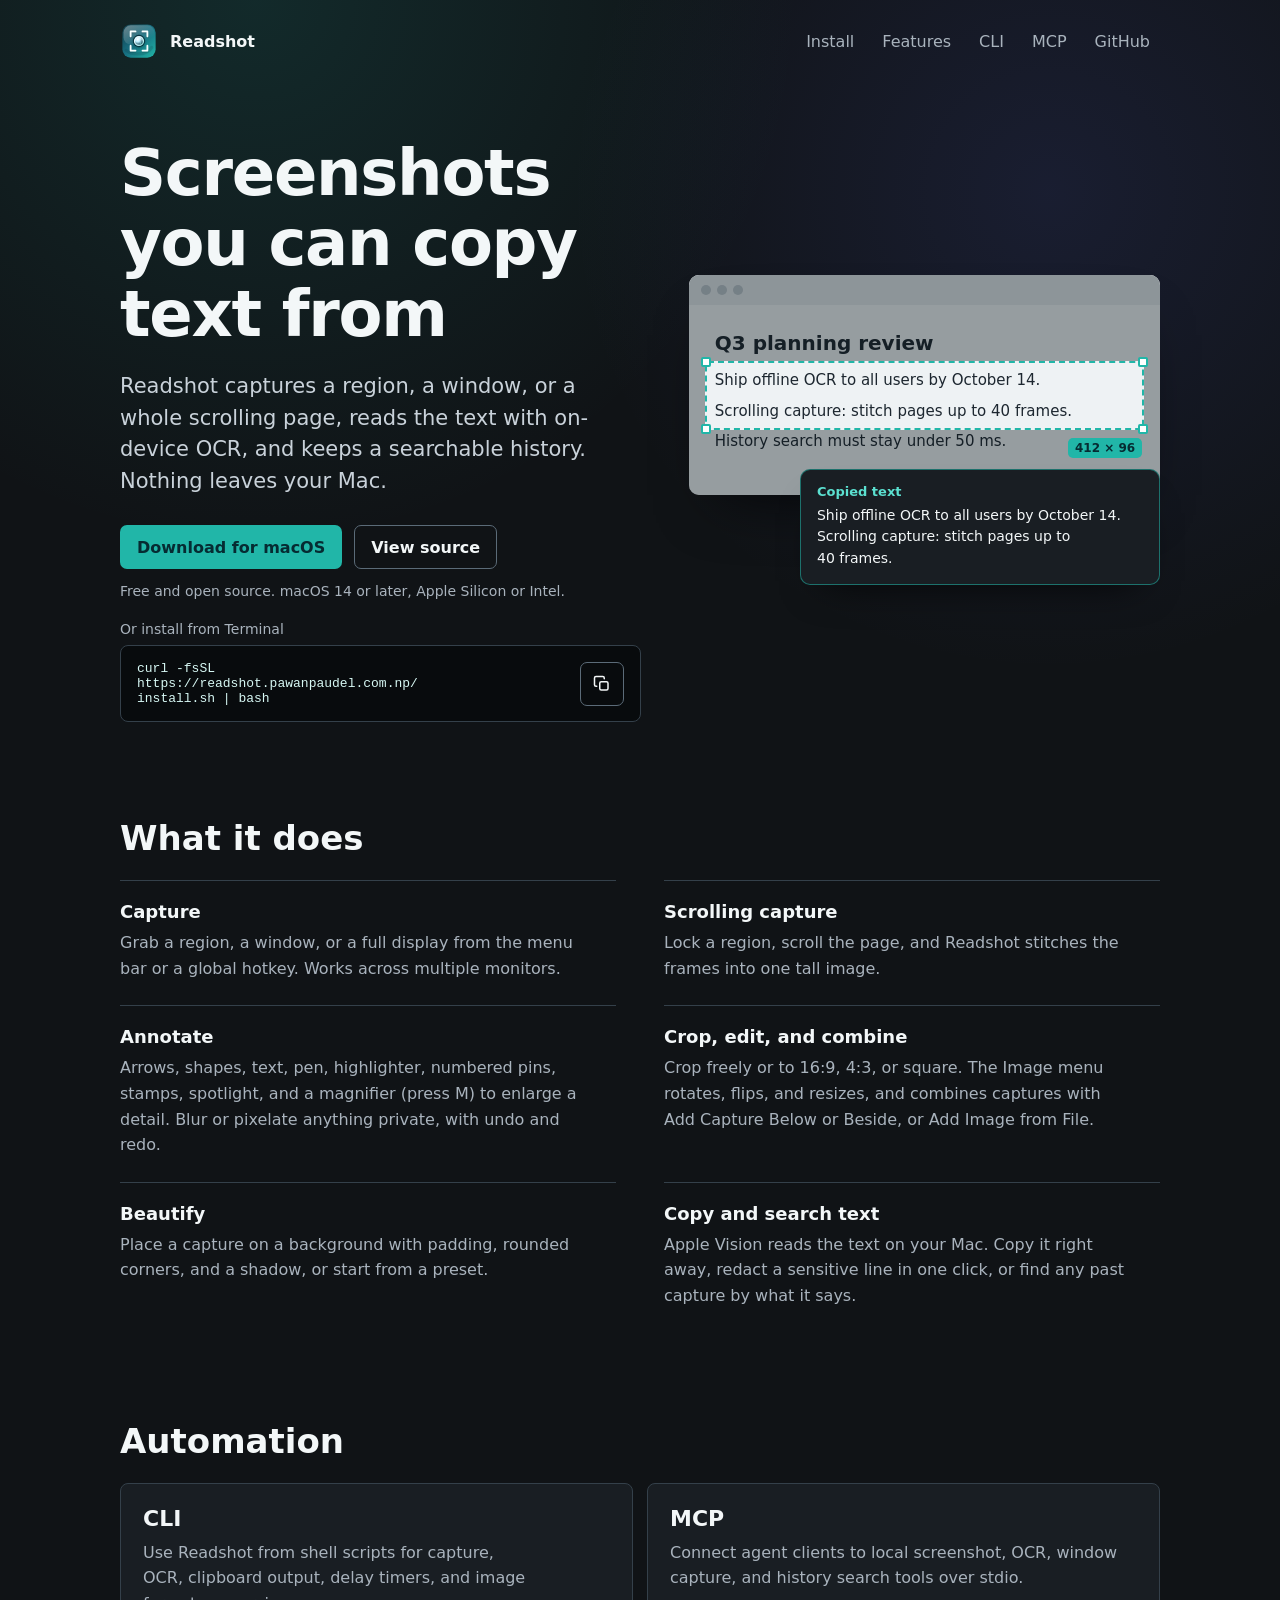
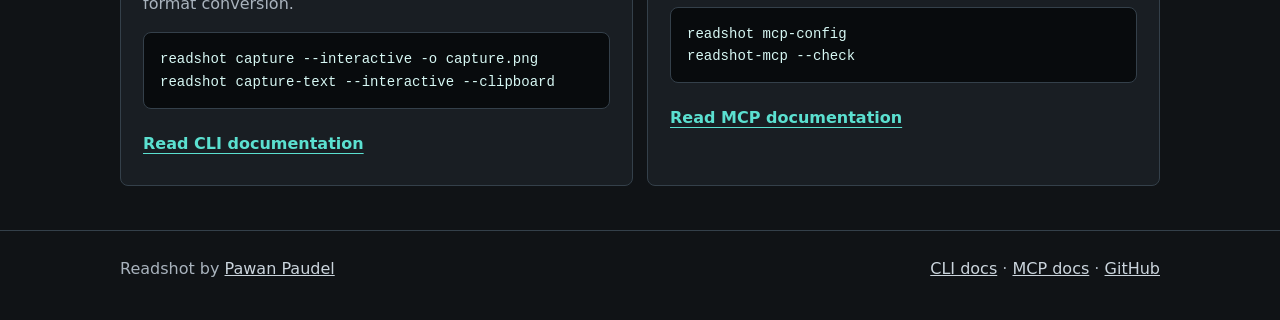
==== commit b5a3fe7d: "fix(site): document redacted history results, list current editor features, show copy failures The M" ====
--- a/site/index.html
+++ b/site/index.html
@@ -6,12 +6,12 @@
     <title>Readshot: screenshots and OCR for macOS</title>
     <meta
       name="description"
-      content="Readshot is a free offline screenshot, scrolling-capture, and OCR app for macOS."
+      content="Readshot is a free offline screenshot, scrolling-capture, annotation, and OCR app for macOS."
     />
     <meta property="og:title" content="Readshot" />
     <meta
       property="og:description"
-      content="Offline screenshot capture with scrolling capture, annotation, OCR, history, CLI, and MCP for macOS."
+      content="Offline screenshot capture with scrolling capture, annotation, Beautify, OCR, history, CLI, and MCP for macOS."
     />
     <meta property="og:type" content="website" />
     <meta property="og:url" content="https://readshot.pawanpaudel.com.np/" />
@@ -72,6 +72,7 @@
                 aria-label="Copy install command"
                 data-copy-title="Copy install command"
                 data-copy-label="Install command copied."
+                data-copy-error="Couldn’t copy. Select the command and press ⌘C."
                 data-copy="curl -fsSL https://readshot.pawanpaudel.com.np/install.sh | bash"
               >
                 <svg class="copy-icon" viewBox="0 0 24 24" aria-hidden="true">
@@ -127,11 +128,19 @@
           </div>
           <div>
             <dt>Annotate</dt>
-            <dd>Arrows, shapes, text, pen, highlighter, blur, pixelate, and crop, with undo and redo.</dd>
+            <dd>Arrows, shapes, text, pen, highlighter, numbered pins, stamps, spotlight, and a magnifier (press&nbsp;M) to enlarge a detail. Blur or pixelate anything private, with undo and redo.</dd>
+          </div>
+          <div>
+            <dt>Crop, edit, and combine</dt>
+            <dd>Crop freely or to 16:9, 4:3, or square. The Image menu rotates, flips, and resizes, and combines captures with Add Capture Below or Beside, or Add Image from File.</dd>
+          </div>
+          <div>
+            <dt>Beautify</dt>
+            <dd>Place a capture on a background with padding, rounded corners, and a shadow, or start from a preset.</dd>
           </div>
           <div>
             <dt>Copy and search text</dt>
-            <dd>Apple Vision reads the text on your Mac. Copy it right away, or find any past capture by what it says.</dd>
+            <dd>Apple Vision reads the text on your Mac. Copy it right away, redact a sensitive line in one click, or find any past capture by what it says.</dd>
           </div>
         </dl>
       </section>
--- a/site/styles.css
+++ b/site/styles.css
@@ -15,6 +15,9 @@
      3:1 minimum; --line (1.76:1) is fine for cards/tables but not for
      an interactive control's only edge. #5b6b78 is 3.39:1 on --bg. */
   --control-border: #5b6b78;
+  /* Error text: 9.17:1 on --bg, 8.26:1 on --panel, 9.72:1 on the
+     #080b0d command well. */
+  --danger-text: #ff9b8f;
   font-family:
     ui-sans-serif, system-ui, -apple-system, BlinkMacSystemFont,
     "Segoe UI", sans-serif;
@@ -38,6 +41,13 @@
   color: var(--text);
   overflow-x: hidden;
   -webkit-tap-highlight-color: rgba(33, 182, 168, 0.24);
+}
+
+/* These draw their own pressed and copied states; the tap flash
+   would double them. */
+.button,
+.copy-button {
+  -webkit-tap-highlight-color: transparent;
 }
 
 a {
@@ -167,7 +177,13 @@
 h1 {
   font-size: clamp(3.25rem, 9vw, 5.5rem);
   letter-spacing: -0.01em;
-  line-height: 0.95;
+  line-height: 1.1;
+  /* The rem minimum grows with the reader's default font size; at a
+     larger default and 320px a long word like "Screenshots" can be
+     wider than the column. Break it rather than let the body's
+     overflow-x clip it. */
+  hyphens: auto;
+  overflow-wrap: break-word;
   margin: 0 0 22px;
   text-wrap: balance;
 }
@@ -175,7 +191,7 @@
 .hero-split h1 {
   font-size: clamp(2.5rem, 5.4vw, 4rem);
   letter-spacing: -0.02em;
-  line-height: 1.02;
+  line-height: 1.1;
 }
 
 .hero-copy {
@@ -294,7 +310,7 @@
 
 .copy-button {
   background: transparent;
-  border: 1px solid var(--line);
+  border: 1px solid var(--control-border);
   border-radius: 7px;
   color: var(--text);
   cursor: pointer;
@@ -356,6 +372,17 @@
   transform: scale(1);
 }
 
+.copy-button.is-failed {
+  border-color: var(--danger-text);
+}
+
+.copy-error {
+  color: var(--danger-text);
+  font-size: 0.875rem;
+  line-height: 1.5;
+  margin: 8px 0 0;
+}
+
 .copy-status {
   /* Standard sr-only pattern — keeps the live region announcable
      without leaving a 1×1 element that can break sticky layouts. */
@@ -778,7 +805,7 @@
   to { opacity: 1; transform: none; }
 }
 
-/* ---- Feature list: a 2×2 definition list, not a card grid ---- */
+/* ---- Feature list: a two-column definition list, not a card grid ---- */
 
 .feature-list {
   display: grid;
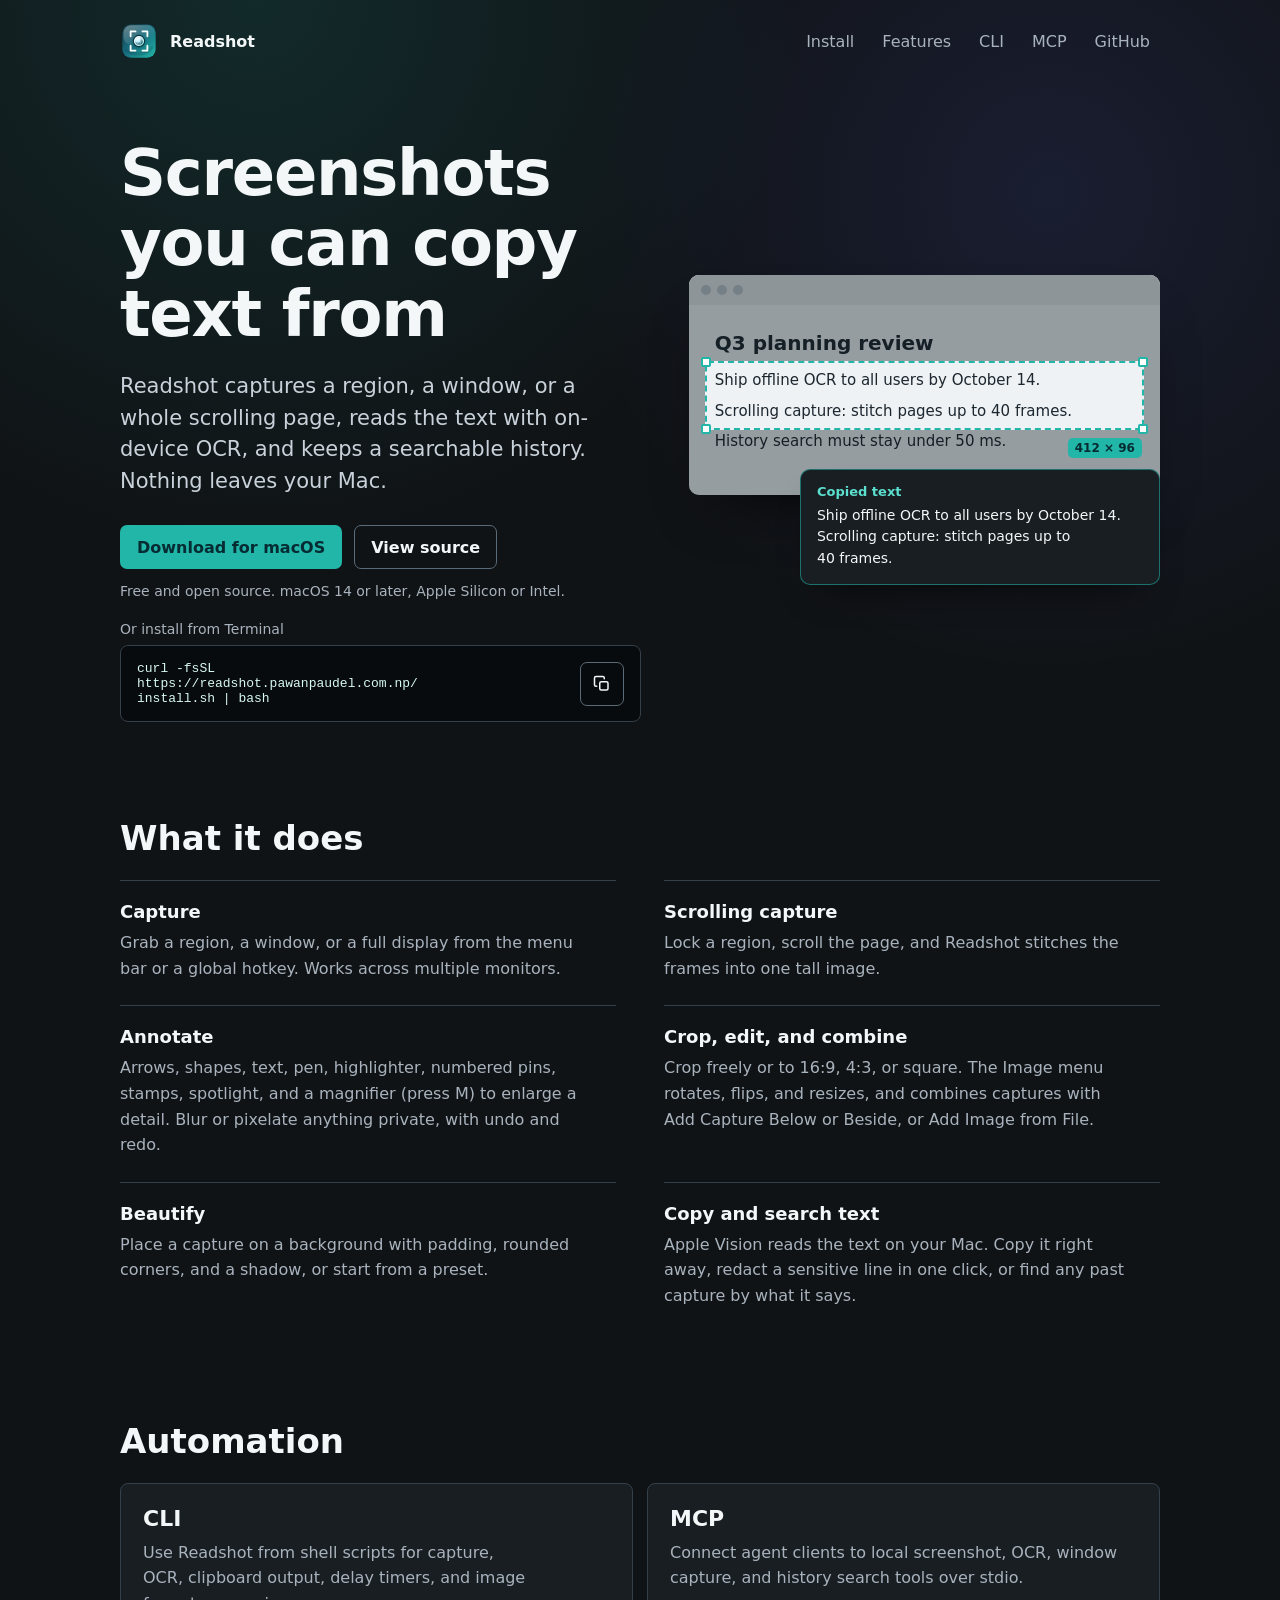
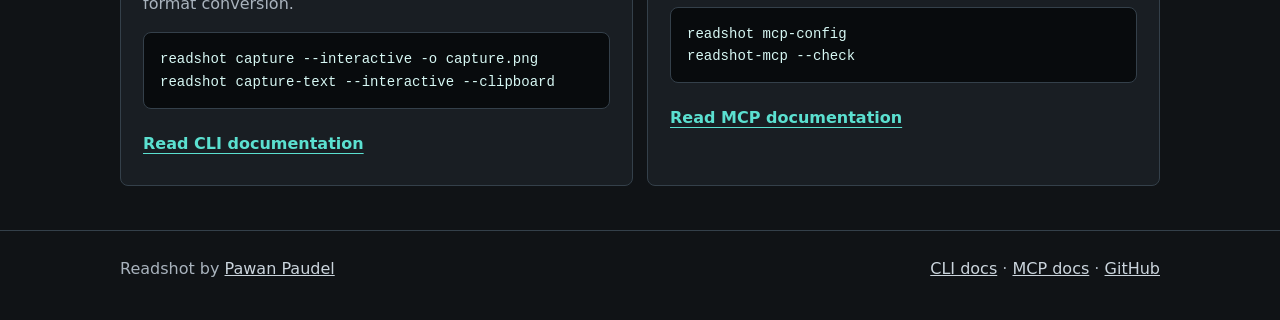
==== commit 38a807f9: "fix(site): failed copy restores the button name, names the reader's copy shortcut, hyphenates headin" ====
--- a/site/index.html
+++ b/site/index.html
@@ -72,7 +72,7 @@
                 aria-label="Copy install command"
                 data-copy-title="Copy install command"
                 data-copy-label="Install command copied."
-                data-copy-error="Couldn’t copy. Select the command and press ⌘C."
+                data-copy-subject="command"
                 data-copy="curl -fsSL https://readshot.pawanpaudel.com.np/install.sh | bash"
               >
                 <svg class="copy-icon" viewBox="0 0 24 24" aria-hidden="true">
--- a/site/styles.css
+++ b/site/styles.css
@@ -181,8 +181,7 @@
   /* The rem minimum grows with the reader's default font size; at a
      larger default and 320px a long word like "Screenshots" can be
      wider than the column. Break it rather than let the body's
-     overflow-x clip it. */
-  hyphens: auto;
+     overflow-x clip it (hyphenated only on narrow screens, below). */
   overflow-wrap: break-word;
   margin: 0 0 22px;
   text-wrap: balance;
@@ -970,6 +969,11 @@
 }
 
 @media (max-width: 480px) {
+  /* Where a display word can outgrow the column, hyphenate the break. */
+  h1 {
+    hyphens: auto;
+  }
+
   .shell {
     width: min(100% - 32px, 1040px);
   }
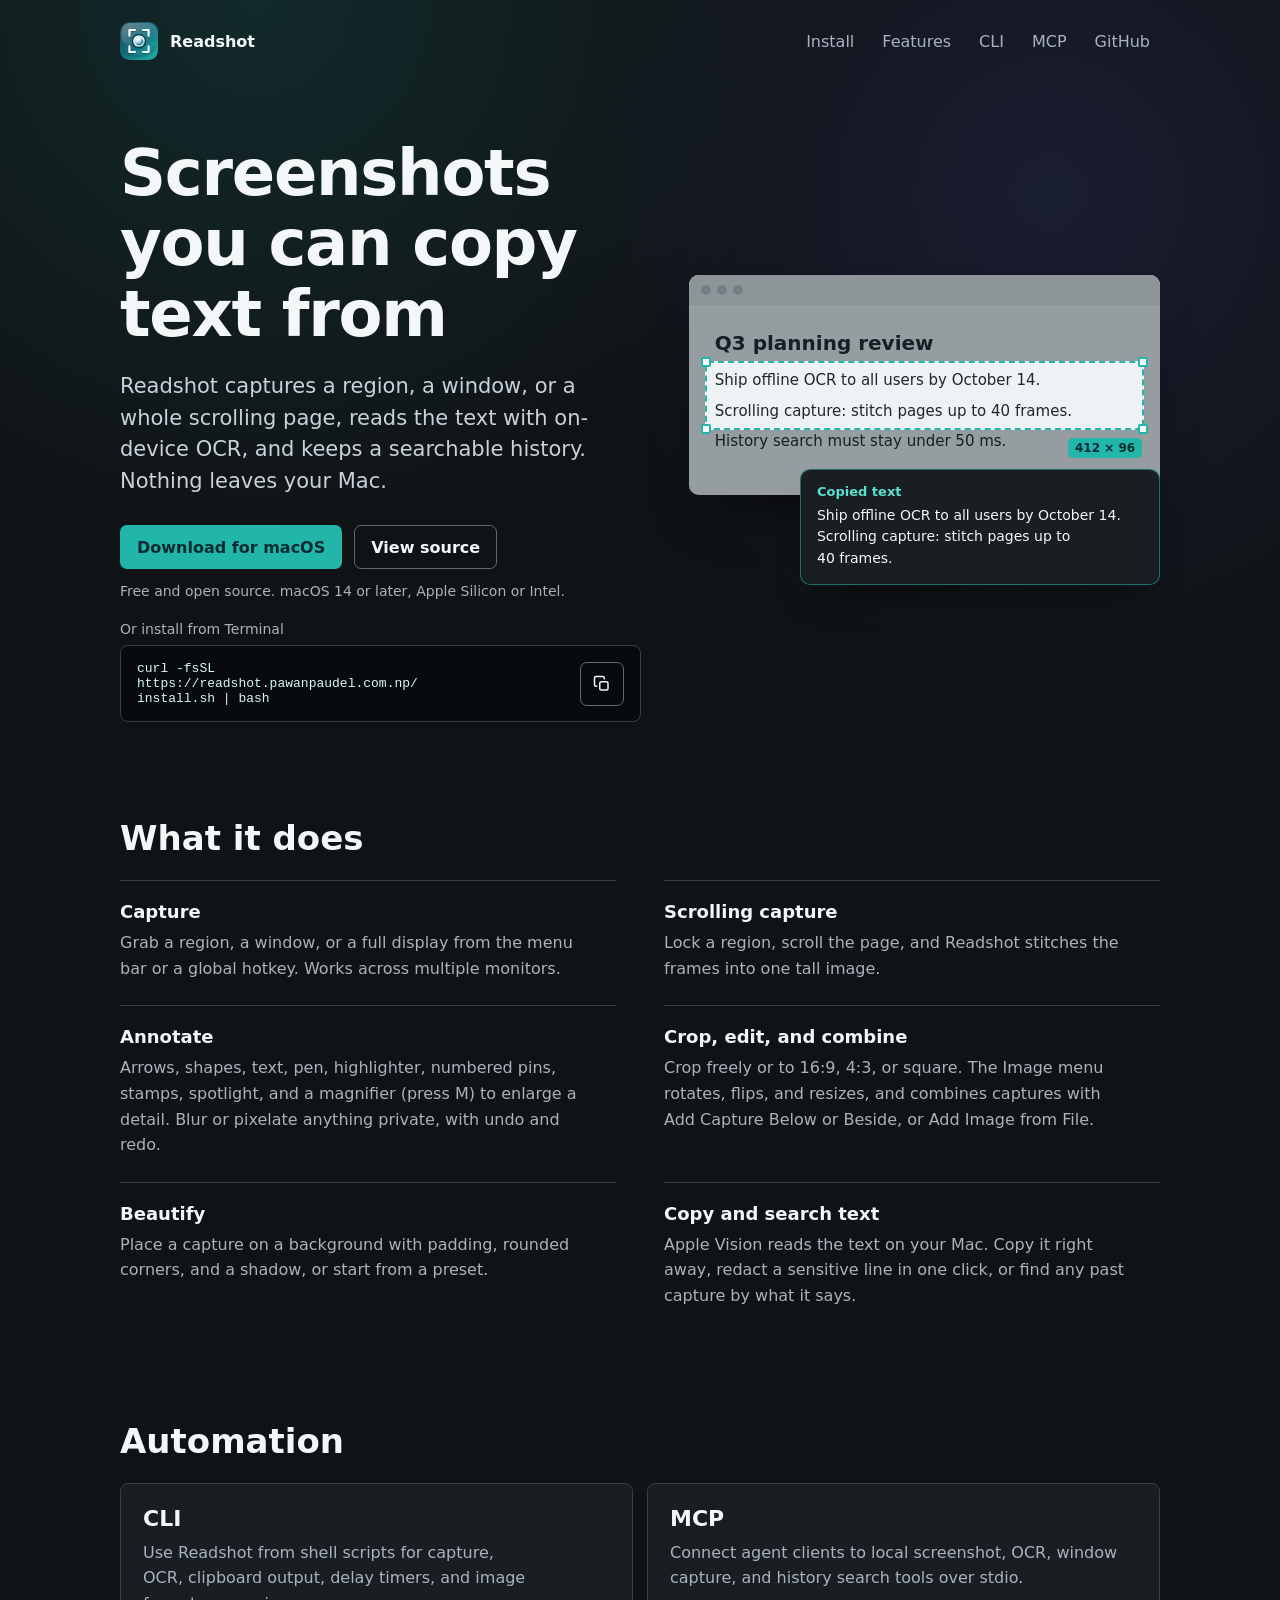
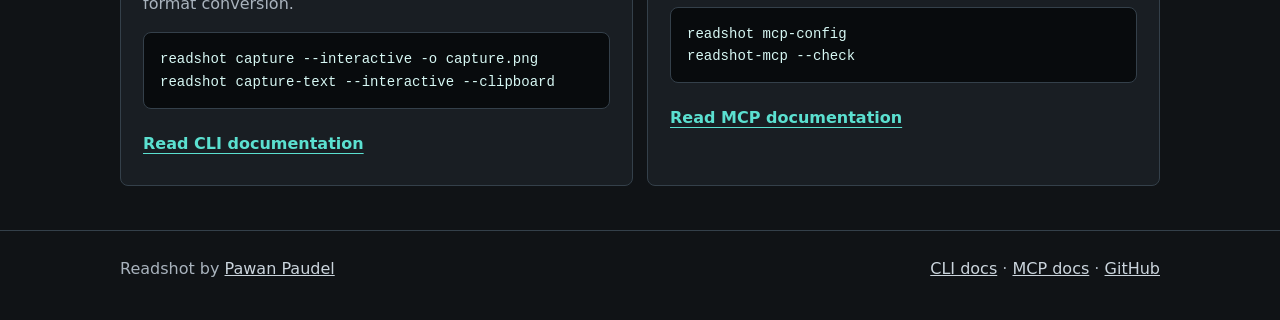
==== commit 45fdfc1b: "fix(icons): the brand icon fits Apple's grid, stays legible small, and reaches every surface The app" ====
--- a/site/index.html
+++ b/site/index.html
@@ -16,7 +16,16 @@
     <meta property="og:type" content="website" />
     <meta property="og:url" content="https://readshot.pawanpaudel.com.np/" />
     <meta name="theme-color" content="#123b48" />
+    <meta property="og:image" content="https://readshot.pawanpaudel.com.np/og-image.png" />
+    <meta property="og:image:width" content="1200" />
+    <meta property="og:image:height" content="630" />
+    <meta property="og:image:alt" content="The Readshot app icon beside the Readshot wordmark" />
+    <meta name="twitter:card" content="summary_large_image" />
+    <meta name="twitter:image" content="https://readshot.pawanpaudel.com.np/og-image.png" />
+    <link rel="icon" href="favicon.ico" sizes="16x16 32x32 48x48" />
     <link rel="icon" href="favicon.svg" type="image/svg+xml" />
+    <link rel="apple-touch-icon" href="apple-touch-icon.png" />
+    <link rel="manifest" href="site.webmanifest" />
     <link rel="stylesheet" href="styles.css" />
   </head>
   <body>
--- a/site/styles.css
+++ b/site/styles.css
@@ -174,6 +174,13 @@
   text-transform: uppercase;
 }
 
+/* Large headings can hold a single word wider than a 320px column at
+   200% text ("Automation" at 60px); break it instead of overflowing. */
+h2,
+h3 {
+  overflow-wrap: break-word;
+}
+
 h1 {
   font-size: clamp(3.25rem, 9vw, 5.5rem);
   letter-spacing: -0.01em;
@@ -375,7 +382,8 @@
   border-color: var(--danger-text);
 }
 
-.copy-error {
+/* Doubled class outranks `.doc-section p` (muted) on the doc pages. */
+.copy-error.copy-error {
   color: var(--danger-text);
   font-size: 0.875rem;
   line-height: 1.5;
@@ -869,7 +877,9 @@
 
   .hero-split {
     gap: 36px;
-    grid-template-columns: 1fr;
+    /* minmax(0, …): a bare 1fr's min-content floor kept the hero at
+       ~440px at 320px with 200% text. */
+    grid-template-columns: minmax(0, 1fr);
   }
 
   .demo {
@@ -970,7 +980,8 @@
 
 @media (max-width: 480px) {
   /* Where a display word can outgrow the column, hyphenate the break. */
-  h1 {
+  h1,
+  h2 {
     hyphens: auto;
   }
 
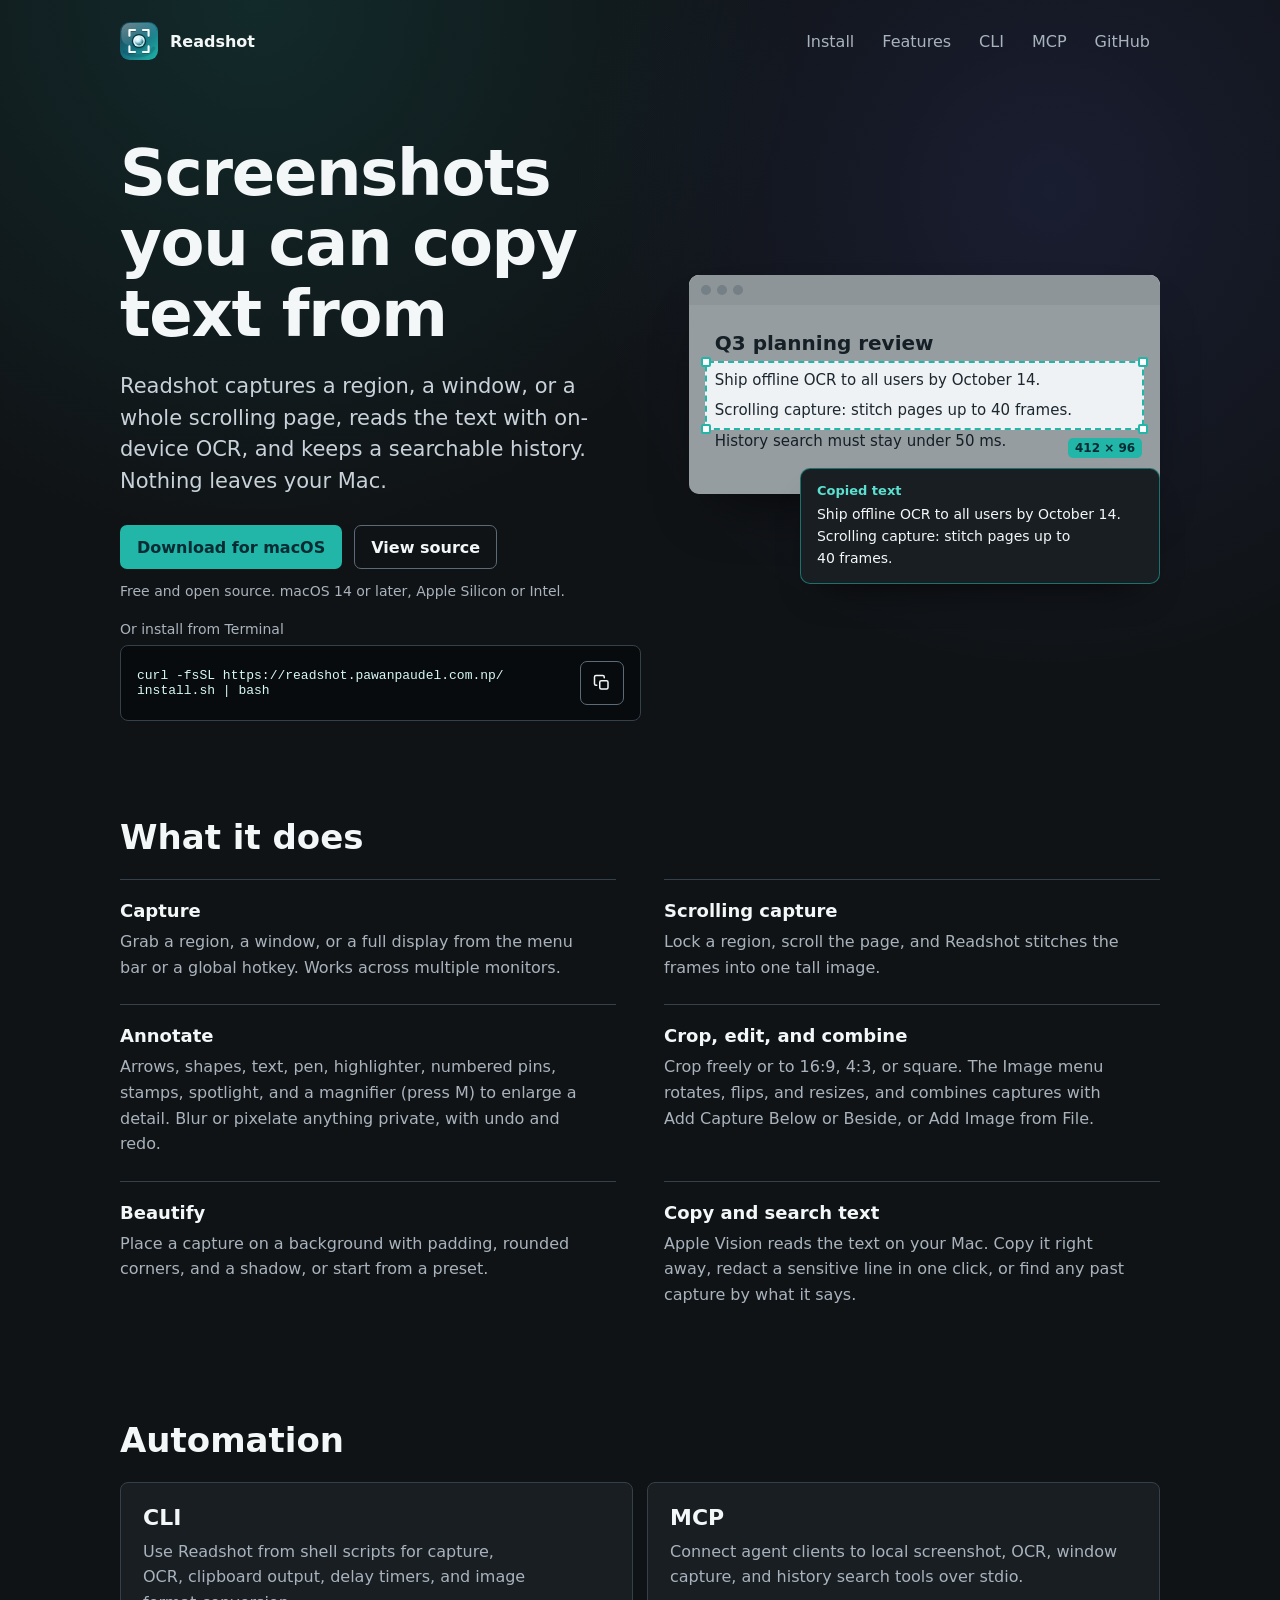
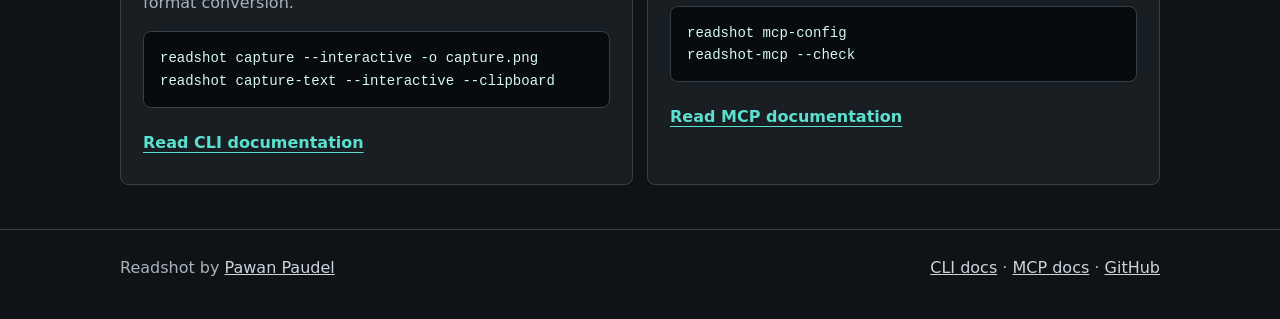
==== commit 301820f2: "docs: match README, AGENTS, CLI docs and the site to what the app does - README: History's ⌘⌫ (and ⌦" ====
--- a/site/index.html
+++ b/site/index.html
@@ -72,7 +72,7 @@
                 >curl -fsSL https://readshot.pawanpaudel.com.np/install.sh | bash</code
               >
               <code class="mobile-command" translate="no"
-                >curl -fsSL<br />https://readshot.pawanpaudel.com.np/<br />install.sh | bash</code
+                >curl -fsSL <wbr />https://readshot.pawanpaudel.com.np/<wbr />install.sh | bash</code
               >
               <button
                 class="copy-button"
